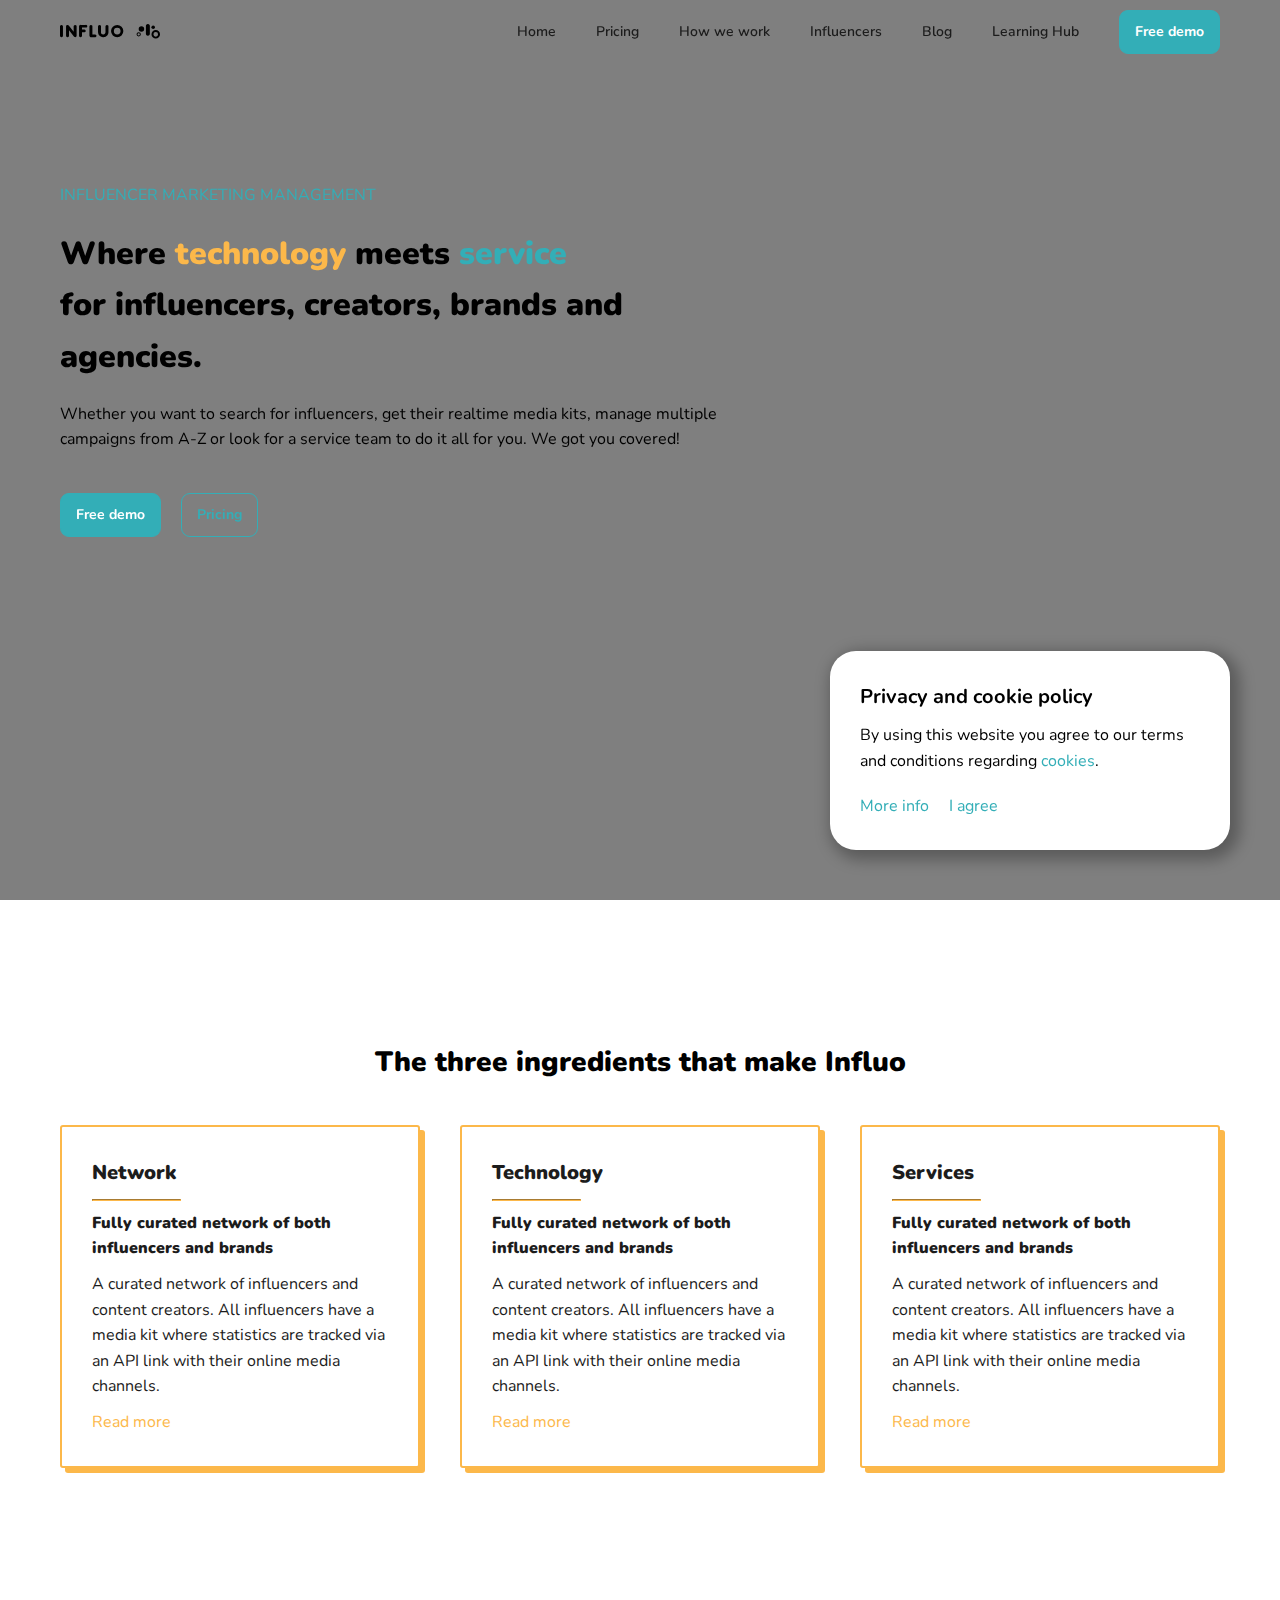
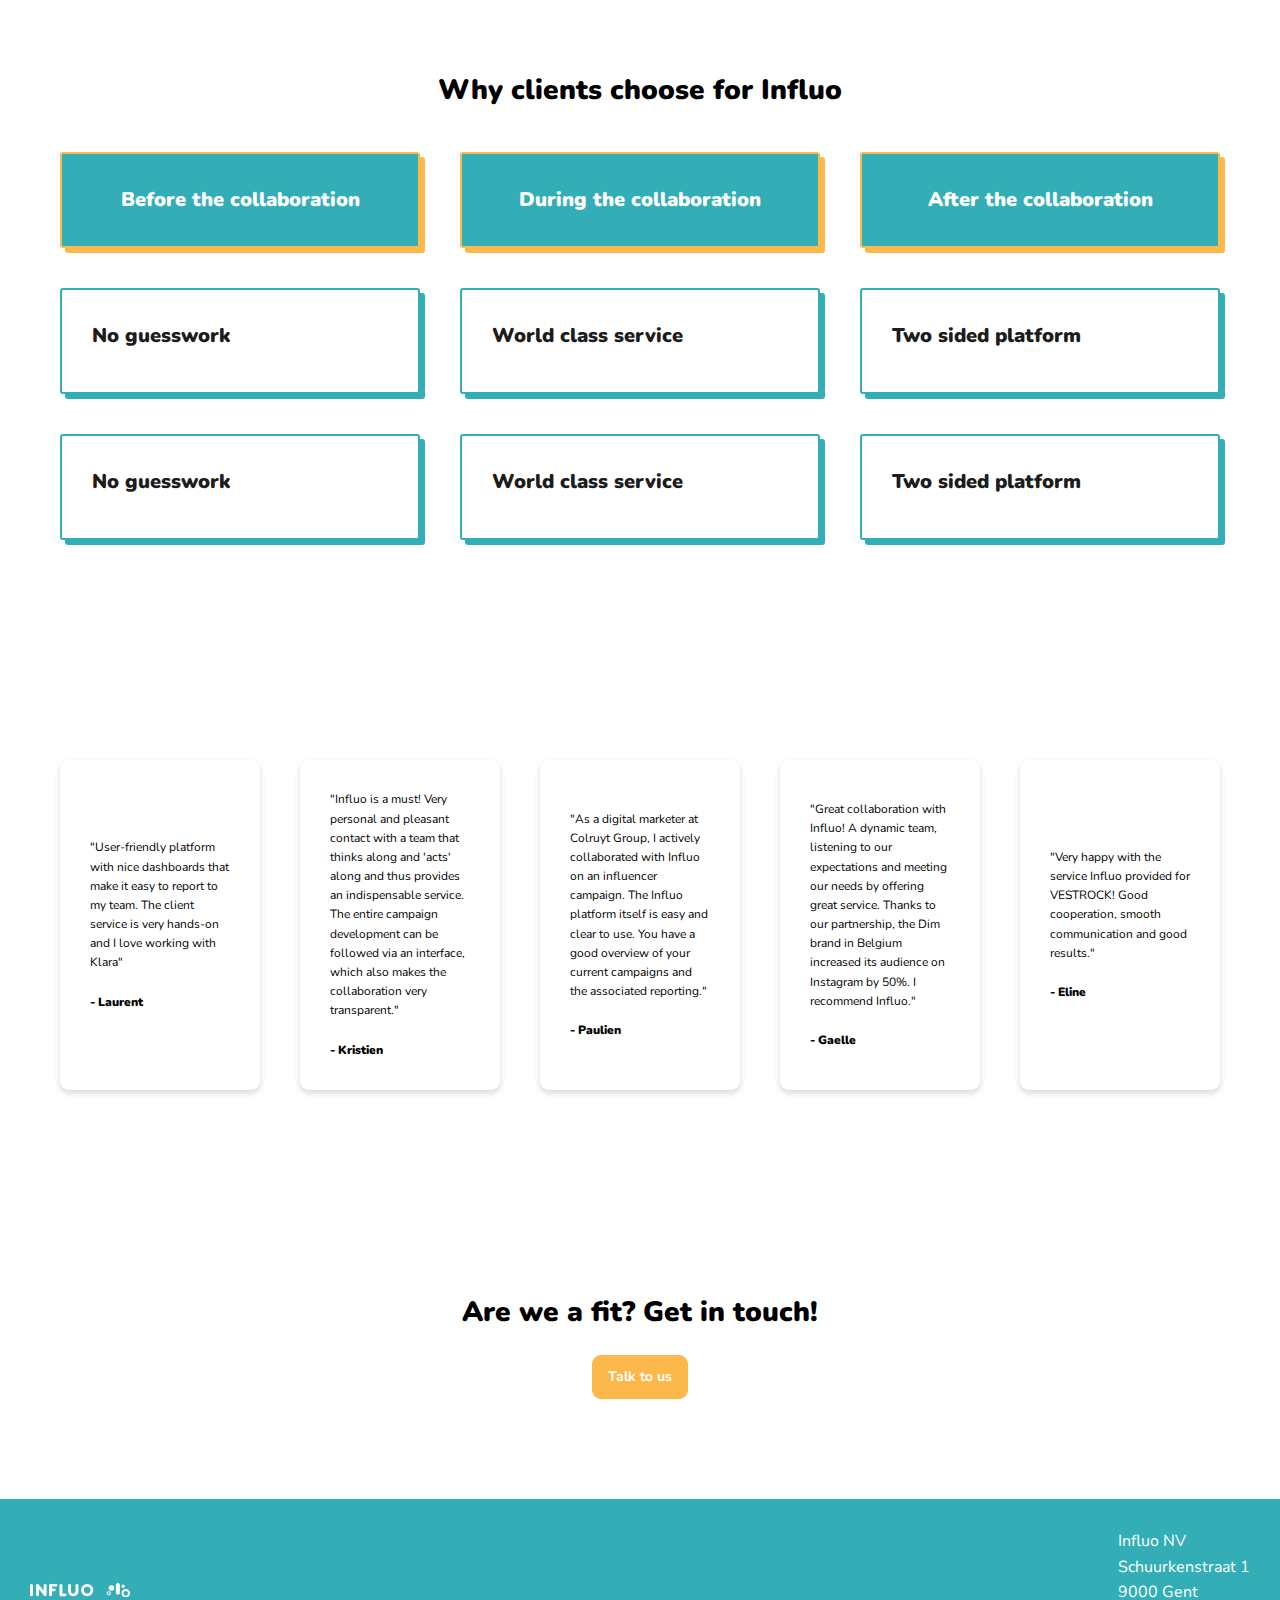
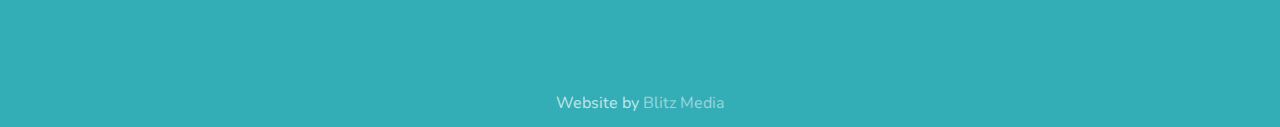
==== index.html @ 5ad1fbac "favicon" ====
<!DOCTYPE html>
<html lang="en">
<head>
    <meta charset="UTF-8">
    <meta name="viewport" content="width=device-width, initial-scale=1.0">
    <title>
       Home | Influo
    </title>
    <meta name="description" content="Whether you want to search for influencers, get their realtime media kits, manage multiple campaigns from A-Z or look for a service team to do it all for you. We got you covered!">

    <link rel="stylesheet" href="/css/global.css">
    <link rel="stylesheet" href="/css/header-footer.css">

    <link rel="stylesheet" href="/home/css/style.css">

    <link rel="stylesheet" href="https://cdnjs.cloudflare.com/ajax/libs/font-awesome/6.4.0/css/all.min.css" integrity="sha512-iecdLmaskl7CVkqkXNQ/ZH/XLlvWZOJyj7Yy7tcenmpD1ypASozpmT/E0iPtmFIB46ZmdtAc9eNBvH0H/ZpiBw==" crossorigin="anonymous" referrerpolicy="no-referrer" />

    <link rel="apple-touch-icon" sizes="180x180" href="/assets/favicon/apple-touch-icon.png">
    <link rel="icon" type="image/png" sizes="32x32" href="/assets/favicon/favicon-32x32.png">
    <link rel="icon" type="image/png" sizes="16x16" href="/assets/favicon/favicon-16x16.png">
    <link rel="manifest" href="/assets/favicon/site.webmanifest">
    <link rel="mask-icon" href="/assets/favicon/safari-pinned-tab.svg" color="#5bbad5">
    <meta name="msapplication-TileColor" content="#da532c">
    <meta name="theme-color" content="#ffffff">

    <!-- Google Tag Manager -->
    <script>(function(w,d,s,l,i){w[l]=w[l]||[];w[l].push({'gtm.start':
    new Date().getTime(),event:'gtm.js'});var f=d.getElementsByTagName(s)[0],
    j=d.createElement(s),dl=l!='dataLayer'?'&l='+l:'';j.async=true;j.src=
    'https://www.googletagmanager.com/gtm.js?id='+i+dl;f.parentNode.insertBefore(j,f);
    })(window,document,'script','dataLayer','GTM-P5CNXV3C');</script>
    <!-- End Google Tag Manager -->
</head>
<body>
    <!-- Google Tag Manager (noscript) -->
    <noscript><iframe src="https://www.googletagmanager.com/ns.html?id=GTM-P5CNXV3C"
    height="0" width="0" style="display:none;visibility:hidden"></iframe></noscript>
    <!-- End Google Tag Manager (noscript) -->

<header>
    <div class="section header" id="header">
        <div class="row">
            <div class="container">
                <a class="nav-logo" href="/">
                    <svg class="logo" xmlns="http://www.w3.org/2000/svg" viewBox="0 0 113.663 16.57"><g transform="translate(-43 -32)"><path d="M58.009,7a7,7,0,1,1,7,7A7.006,7.006,0,0,1,58.009,7ZM61.2,7A3.806,3.806,0,1,0,65,3.193,3.811,3.811,0,0,0,61.2,7ZM43.218,8.453V2.194A2.653,2.653,0,0,1,43.431.855,1.712,1.712,0,0,1,44.913,0a1.687,1.687,0,0,1,1.459.847,2.436,2.436,0,0,1,.216,1.346V8.016a2.514,2.514,0,0,0,2.555,2.795,2.566,2.566,0,0,0,2.033-.967A3.461,3.461,0,0,0,51.7,7.659V2.194A2.651,2.651,0,0,1,51.911.855,1.712,1.712,0,0,1,53.393,0a1.686,1.686,0,0,1,1.459.847,2.435,2.435,0,0,1,.216,1.346V7.659a5.757,5.757,0,0,1-1.107,4.055,6.02,6.02,0,0,1-4.838,2.27A5.6,5.6,0,0,1,43.218,8.453Zm-21.36,4.689a2.436,2.436,0,0,1-.219-1.351V2.373c0-.94.062-1.229.349-1.627A1.862,1.862,0,0,1,23.632,0h5.436a2.2,2.2,0,0,1,1.206.2,1.538,1.538,0,0,1,0,2.661,2.2,2.2,0,0,1-1.206.2H25.009V5.3h2.238a2.2,2.2,0,0,1,1.206.2,1.537,1.537,0,0,1,0,2.66,2.17,2.17,0,0,1-1.206.2H25.009v3.438a2.651,2.651,0,0,1-.213,1.339,1.7,1.7,0,0,1-2.938.012Zm-5.658.42a4.333,4.333,0,0,1-.632-.733L10.261,6.071v5.721a2.651,2.651,0,0,1-.213,1.339,1.7,1.7,0,0,1-2.938.012,2.436,2.436,0,0,1-.219-1.351V1.717A1.605,1.605,0,0,1,8.567,0,1.583,1.583,0,0,1,9.947.74l5.564,7V2.194A2.648,2.648,0,0,1,15.724.855,1.712,1.712,0,0,1,17.206,0a1.687,1.687,0,0,1,1.459.847,2.434,2.434,0,0,1,.216,1.346V12.07a1.753,1.753,0,0,1-.462,1.4,1.451,1.451,0,0,1-1.153.509A1.482,1.482,0,0,1,16.2,13.562ZM.219,13.143A2.438,2.438,0,0,1,0,11.792v-9.6A2.648,2.648,0,0,1,.213.855,1.712,1.712,0,0,1,1.695,0,1.685,1.685,0,0,1,3.153.848a2.434,2.434,0,0,1,.216,1.346v9.6a2.648,2.648,0,0,1-.213,1.339,1.716,1.716,0,0,1-1.462.853A1.709,1.709,0,0,1,.219,13.143Zm33.761.251a2.487,2.487,0,0,1-.52-1.91V2.192A2.649,2.649,0,0,1,33.673.853,1.712,1.712,0,0,1,35.155,0a1.686,1.686,0,0,1,1.459.846,2.436,2.436,0,0,1,.216,1.346v8.716H39.5a2.2,2.2,0,0,1,1.206.2,1.538,1.538,0,0,1,0,2.661,2.175,2.175,0,0,1-1.206.2H35.91c-.077,0-.159.006-.239.006A2.217,2.217,0,0,1,33.98,13.394Z" transform="translate(43 33)"></path><g class="logo-symbols" transform="translate(129.996 32)"><path d="M2.262,13.351a2.282,2.282,0,0,1-1.97-1.122A3.246,3.246,0,0,1,0,10.427v-7.5A3.532,3.532,0,0,1,.284,1.138,2.286,2.286,0,0,1,2.262,0,2.25,2.25,0,0,1,4.208,1.129a3.247,3.247,0,0,1,.288,1.8v7.5a3.534,3.534,0,0,1-.284,1.786A2.292,2.292,0,0,1,2.262,13.351Z" transform="translate(15.132 13.351) rotate(180)"></path><path d="M4.837,9.675A4.838,4.838,0,1,1,9.675,4.838,4.843,4.843,0,0,1,4.837,9.675Zm0-7.469A2.632,2.632,0,1,0,7.469,4.838,2.635,2.635,0,0,0,4.837,2.206Z" transform="translate(26.667 16.57) rotate(180)"></path><path d="M2.455,4.91A2.455,2.455,0,1,1,4.91,2.455,2.458,2.458,0,0,1,2.455,4.91Zm0-3.791A1.336,1.336,0,1,0,3.791,2.455,1.337,1.337,0,0,0,2.455,1.119Z" transform="translate(4.91 14.187) rotate(180)"></path><ellipse cx="3.114" cy="3.114" rx="3.114" ry="3.114" transform="translate(8.683 8.735) rotate(180)"></ellipse><ellipse cx="2.013" cy="2.013" rx="2.013" ry="2.013" transform="translate(20.923 5.659) rotate(180)"></ellipse></g></g></svg>
                </a>
                <a class="nav" href="/">
                    Home
                </a>
                <a class="nav" href="/pricing/">
                    Pricing
                </a>
                <a class="nav" href="/how-we-work/">
                    How we work
                </a>
                <a class="nav" href="">
                    Influencers
                </a>
                <a class="nav" href="">
                    Blog
                </a>
                <a class="nav" href="">
                    Learning Hub
                </a>
                <a class="btn" href="/free-demo/">
                    Free demo
                </a>
            </div>
        </div>

        <div class="topnav-content-sm">
            <div class="header-col">
                <a href="/">
                    <svg class="logo" xmlns="http://www.w3.org/2000/svg" viewBox="0 0 113.663 16.57"><g transform="translate(-43 -32)"><path d="M58.009,7a7,7,0,1,1,7,7A7.006,7.006,0,0,1,58.009,7ZM61.2,7A3.806,3.806,0,1,0,65,3.193,3.811,3.811,0,0,0,61.2,7ZM43.218,8.453V2.194A2.653,2.653,0,0,1,43.431.855,1.712,1.712,0,0,1,44.913,0a1.687,1.687,0,0,1,1.459.847,2.436,2.436,0,0,1,.216,1.346V8.016a2.514,2.514,0,0,0,2.555,2.795,2.566,2.566,0,0,0,2.033-.967A3.461,3.461,0,0,0,51.7,7.659V2.194A2.651,2.651,0,0,1,51.911.855,1.712,1.712,0,0,1,53.393,0a1.686,1.686,0,0,1,1.459.847,2.435,2.435,0,0,1,.216,1.346V7.659a5.757,5.757,0,0,1-1.107,4.055,6.02,6.02,0,0,1-4.838,2.27A5.6,5.6,0,0,1,43.218,8.453Zm-21.36,4.689a2.436,2.436,0,0,1-.219-1.351V2.373c0-.94.062-1.229.349-1.627A1.862,1.862,0,0,1,23.632,0h5.436a2.2,2.2,0,0,1,1.206.2,1.538,1.538,0,0,1,0,2.661,2.2,2.2,0,0,1-1.206.2H25.009V5.3h2.238a2.2,2.2,0,0,1,1.206.2,1.537,1.537,0,0,1,0,2.66,2.17,2.17,0,0,1-1.206.2H25.009v3.438a2.651,2.651,0,0,1-.213,1.339,1.7,1.7,0,0,1-2.938.012Zm-5.658.42a4.333,4.333,0,0,1-.632-.733L10.261,6.071v5.721a2.651,2.651,0,0,1-.213,1.339,1.7,1.7,0,0,1-2.938.012,2.436,2.436,0,0,1-.219-1.351V1.717A1.605,1.605,0,0,1,8.567,0,1.583,1.583,0,0,1,9.947.74l5.564,7V2.194A2.648,2.648,0,0,1,15.724.855,1.712,1.712,0,0,1,17.206,0a1.687,1.687,0,0,1,1.459.847,2.434,2.434,0,0,1,.216,1.346V12.07a1.753,1.753,0,0,1-.462,1.4,1.451,1.451,0,0,1-1.153.509A1.482,1.482,0,0,1,16.2,13.562ZM.219,13.143A2.438,2.438,0,0,1,0,11.792v-9.6A2.648,2.648,0,0,1,.213.855,1.712,1.712,0,0,1,1.695,0,1.685,1.685,0,0,1,3.153.848a2.434,2.434,0,0,1,.216,1.346v9.6a2.648,2.648,0,0,1-.213,1.339,1.716,1.716,0,0,1-1.462.853A1.709,1.709,0,0,1,.219,13.143Zm33.761.251a2.487,2.487,0,0,1-.52-1.91V2.192A2.649,2.649,0,0,1,33.673.853,1.712,1.712,0,0,1,35.155,0a1.686,1.686,0,0,1,1.459.846,2.436,2.436,0,0,1,.216,1.346v8.716H39.5a2.2,2.2,0,0,1,1.206.2,1.538,1.538,0,0,1,0,2.661,2.175,2.175,0,0,1-1.206.2H35.91c-.077,0-.159.006-.239.006A2.217,2.217,0,0,1,33.98,13.394Z" transform="translate(43 33)"></path><g class="logo-symbols" transform="translate(129.996 32)"><path d="M2.262,13.351a2.282,2.282,0,0,1-1.97-1.122A3.246,3.246,0,0,1,0,10.427v-7.5A3.532,3.532,0,0,1,.284,1.138,2.286,2.286,0,0,1,2.262,0,2.25,2.25,0,0,1,4.208,1.129a3.247,3.247,0,0,1,.288,1.8v7.5a3.534,3.534,0,0,1-.284,1.786A2.292,2.292,0,0,1,2.262,13.351Z" transform="translate(15.132 13.351) rotate(180)"></path><path d="M4.837,9.675A4.838,4.838,0,1,1,9.675,4.838,4.843,4.843,0,0,1,4.837,9.675Zm0-7.469A2.632,2.632,0,1,0,7.469,4.838,2.635,2.635,0,0,0,4.837,2.206Z" transform="translate(26.667 16.57) rotate(180)"></path><path d="M2.455,4.91A2.455,2.455,0,1,1,4.91,2.455,2.458,2.458,0,0,1,2.455,4.91Zm0-3.791A1.336,1.336,0,1,0,3.791,2.455,1.337,1.337,0,0,0,2.455,1.119Z" transform="translate(4.91 14.187) rotate(180)"></path><ellipse cx="3.114" cy="3.114" rx="3.114" ry="3.114" transform="translate(8.683 8.735) rotate(180)"></ellipse><ellipse cx="2.013" cy="2.013" rx="2.013" ry="2.013" transform="translate(20.923 5.659) rotate(180)"></ellipse></g></g></svg>
                </a>
            </div>
            <div class="header-col">
                <a class="icon" id="menu-toggle">
                    <svg xmlns="http://www.w3.org/2000/svg" viewBox="0 0 448 512"><path d="M0 96C0 78.3 14.3 64 32 64H416c17.7 0 32 14.3 32 32s-14.3 32-32 32H32C14.3 128 0 113.7 0 96zM0 256c0-17.7 14.3-32 32-32H416c17.7 0 32 14.3 32 32s-14.3 32-32 32H32c-17.7 0-32-14.3-32-32zM448 416c0 17.7-14.3 32-32 32H32c-17.7 0-32-14.3-32-32s14.3-32 32-32H416c17.7 0 32 14.3 32 32z"/></svg>
                </a>
            </div>
        </div>
        <div class="small-menu-wrapper">
            <div class="small-menu-content">
                <a class="nav" href="/">
                    Home
                </a>
                <a class="nav" href="/pricing/">
                    Pricing
                </a>
                <a class="nav" href="/how-we-work/">
                    How we work
                </a>
                <a class="btn" href="/free-demo/">
                    Free demo
                </a>
            </div>
        </div>
    </div>
</header>

<div class="section banner">
    <div class="row">
        <div class="col">
            <p class="small-headline">
                Influencer marketing management
            </p>
            <h1>
                Where <span class="color-yellow bold">technology</span> meets <span class="color-primary bold">service</span>
                <br>
                for influencers, creators, brands and agencies.
            </h1>
            <p>
                Whether you want to search for influencers, get their realtime media kits, manage multiple campaigns from A-Z or look for a service team to do it all for you.
                We got you covered!
            </p>
            <div class="btn-wrapper wrapper">
                <a href="/free-demo/" class="btn">
                    Free demo
                </a>
                <a href="/pricing/" class="btn ghost">
                    Pricing
                </a>
            </div>
        </div>
        <div class="col">
            <img src="https://influo.blitz-media.io/pages/img/general/image2.png" alt="">
        </div>
    </div>
</div>

<div class="section logos" id="logos">
    <div class="row flex-col center">
        <div class="wrapper logos-wrapper" id="logoTarget"></div>
    </div>
</div>

<div class="section usp">
    <div class="row flex-col center">
        <h2>
            The three ingredients that make Influo
        </h2>
        <div class="wrapper box-wrapper">
            <div class="item">
                <h3>
                    Network
                </h3>
                <hr>
                <p class="bold">
                    Fully curated network of both influencers and brands
                </p>
                <p>
                    A curated network of influencers and content creators. All influencers have a media kit where statistics are tracked via an API link with their online media channels.
                </p>
                <a href="">
                    Read more
                </a>
            </div>
            <div class="item">
                <h3>
                    Technology
                </h3>
                <hr>
                <p class="bold">
                    Fully curated network of both influencers and brands
                </p>
                <p>
                    A curated network of influencers and content creators. All influencers have a media kit where statistics are tracked via an API link with their online media channels.
                </p>
                <a href="">
                    Read more
                </a>
            </div>
            <div class="item">
                <h3>
                    Services
                </h3>
                <hr>
                <p class="bold">
                    Fully curated network of both influencers and brands
                </p>
                <p>
                    A curated network of influencers and content creators. All influencers have a media kit where statistics are tracked via an API link with their online media channels.
                </p>
                <a href="">
                    Read more
                </a>
            </div>
        </div>
    </div>
</div>

<div class="section why">
    <div class="row flex-col center">
        <h2>
            Why clients choose for Influo
        </h2>
        <div class="wrapper box-wrapper">
            <div class="item heading">
                <h3>
                    Before the collaboration
                </h3>
            </div>
            <div class="item heading">
                <h3>
                    During the collaboration
                </h3>
            </div>
            <div class="item heading">
                <h3>
                    After the collaboration
                </h3>
            </div>
            <div class="item blue-accent expand">
                <h3>
                    No guesswork
                </h3>
                <div class="item-content">
                    <p>
                        We take the guesswork out of investing in influencer marketing because we work in the most sustainable way: we involve the influencer him- or herself.
                    </p>
                    <a href="">
                        Read more
                    </a>
                </div>
            </div>
            <div class="item blue-accent expand">
                <h3>
                    World class service
                </h3>
                <div class="item-content">
                    <p>
                        We take the guesswork out of investing in influencer marketing because we work in the most sustainable way: we involve the influencer him- or herself.
                    </p>
                    <a href="">
                        Read more
                    </a>
                </div>
            </div>
            <div class="item blue-accent expand">
                <h3>
                    Two sided platform
                </h3>
                <div class="item-content">
                    <p>
                        We take the guesswork out of investing in influencer marketing because we work in the most sustainable way: we involve the influencer him- or herself.
                    </p>
                    <a href="">
                        Read more
                    </a>
                </div>
            </div>
            <div class="item blue-accent expand">
                <h3>
                    No guesswork
                </h3>
                <div class="item-content">
                    <p>
                        We take the guesswork out of investing in influencer marketing because we work in the most sustainable way: we involve the influencer him- or herself.
                    </p>
                    <a href="">
                        Read more
                    </a>
                </div>
            </div>
            <div class="item blue-accent expand">
                <h3>
                    World class service
                </h3>
                <div class="item-content">
                    <p>
                        We take the guesswork out of investing in influencer marketing because we work in the most sustainable way: we involve the influencer him- or herself.
                    </p>
                    <a href="">
                        Read more
                    </a>
                </div>
            </div>
            <div class="item blue-accent expand">
                <h3>
                    Two sided platform
                </h3>
                <div class="item-content">
                    <p>
                        We take the guesswork out of investing in influencer marketing because we work in the most sustainable way: we involve the influencer him- or herself.
                    </p>
                    <a href="">
                        Read more
                    </a>
                </div>
            </div>
        </div>
    </div>
</div>

<div class="section reviews">
    <div class="row flex-col center">
        <div class="wrapper reviews-wrapper">
            <div class="item">
                <p>
                    "User-friendly platform with nice dashboards that make it easy to report to my team. The client service is very hands-on and I love working with Klara"
                </p>
                <div class="rating">
                    <i class="fa-solid fa-star"></i>
                    <i class="fa-solid fa-star"></i>
                    <i class="fa-solid fa-star"></i>
                    <i class="fa-solid fa-star"></i>
                    <i class="fa-solid fa-star"></i>
                </div>
                <p class="bold">
                    - Laurent
                </p>
            </div>
            <div class="item">
                <p>
                    "Influo is a must! Very personal and pleasant contact with a team that thinks along and 'acts' along and thus provides an indispensable service. The entire campaign development can be followed via an interface, which also makes the collaboration very transparent."
                </p>
                <div class="rating">
                    <i class="fa-solid fa-star"></i>
                    <i class="fa-solid fa-star"></i>
                    <i class="fa-solid fa-star"></i>
                    <i class="fa-solid fa-star"></i>
                    <i class="fa-solid fa-star"></i>
                </div>
                <p class="bold">
                    - Kristien
                </p>
            </div>
            <div class="item">
                <p>
                    "As a digital marketer at Colruyt Group, I actively collaborated with Influo on an influencer campaign. The Influo platform itself is easy and clear to use. You have a good overview of your current campaigns and the associated reporting."
                </p>
                <div class="rating">
                    <i class="fa-solid fa-star"></i>
                    <i class="fa-solid fa-star"></i>
                    <i class="fa-solid fa-star"></i>
                    <i class="fa-solid fa-star"></i>
                    <i class="fa-solid fa-star"></i>
                </div>
                <p class="bold">
                    - Paulien
                </p>
            </div>
            <div class="item">
                <p>
                    "Great collaboration with Influo!
                    A dynamic team, listening to our expectations and meeting our needs by offering great service.
                    Thanks to our partnership, the Dim brand in Belgium increased its audience on Instagram by 50%.
                    I recommend Influo."
                </p>
                <div class="rating">
                    <i class="fa-solid fa-star"></i>
                    <i class="fa-solid fa-star"></i>
                    <i class="fa-solid fa-star"></i>
                    <i class="fa-solid fa-star"></i>
                    <i class="fa-solid fa-star"></i>
                </div>
                <p class="bold">
                    - Gaelle
                </p>
            </div>
            <div class="item">
                <p>
                    "Very happy with the service Influo provided for VESTROCK! Good cooperation, smooth communication and good results."
                </p>
                <div class="rating">
                    <i class="fa-solid fa-star"></i>
                    <i class="fa-solid fa-star"></i>
                    <i class="fa-solid fa-star"></i>
                    <i class="fa-solid fa-star"></i>
                    <i class="fa-solid fa-star"></i>
                </div>
                <p class="bold">
                    - Eline
                </p>
            </div>
        </div>
    </div>
</div>

<div class="section contact">
    <div class="row flex-col center">
        <h2>
            Are we a fit? Get in touch!
        </h2>
        <a href="/contact/" class="btn yellow">
            Talk to us
        </a>
    </div>
</div>

<footer>
    <div class="section footer" id="footer">
        <div class="row">
            <svg class="logo" xmlns="http://www.w3.org/2000/svg" viewBox="0 0 113.663 16.57"><g transform="translate(-43 -32)"><path d="M58.009,7a7,7,0,1,1,7,7A7.006,7.006,0,0,1,58.009,7ZM61.2,7A3.806,3.806,0,1,0,65,3.193,3.811,3.811,0,0,0,61.2,7ZM43.218,8.453V2.194A2.653,2.653,0,0,1,43.431.855,1.712,1.712,0,0,1,44.913,0a1.687,1.687,0,0,1,1.459.847,2.436,2.436,0,0,1,.216,1.346V8.016a2.514,2.514,0,0,0,2.555,2.795,2.566,2.566,0,0,0,2.033-.967A3.461,3.461,0,0,0,51.7,7.659V2.194A2.651,2.651,0,0,1,51.911.855,1.712,1.712,0,0,1,53.393,0a1.686,1.686,0,0,1,1.459.847,2.435,2.435,0,0,1,.216,1.346V7.659a5.757,5.757,0,0,1-1.107,4.055,6.02,6.02,0,0,1-4.838,2.27A5.6,5.6,0,0,1,43.218,8.453Zm-21.36,4.689a2.436,2.436,0,0,1-.219-1.351V2.373c0-.94.062-1.229.349-1.627A1.862,1.862,0,0,1,23.632,0h5.436a2.2,2.2,0,0,1,1.206.2,1.538,1.538,0,0,1,0,2.661,2.2,2.2,0,0,1-1.206.2H25.009V5.3h2.238a2.2,2.2,0,0,1,1.206.2,1.537,1.537,0,0,1,0,2.66,2.17,2.17,0,0,1-1.206.2H25.009v3.438a2.651,2.651,0,0,1-.213,1.339,1.7,1.7,0,0,1-2.938.012Zm-5.658.42a4.333,4.333,0,0,1-.632-.733L10.261,6.071v5.721a2.651,2.651,0,0,1-.213,1.339,1.7,1.7,0,0,1-2.938.012,2.436,2.436,0,0,1-.219-1.351V1.717A1.605,1.605,0,0,1,8.567,0,1.583,1.583,0,0,1,9.947.74l5.564,7V2.194A2.648,2.648,0,0,1,15.724.855,1.712,1.712,0,0,1,17.206,0a1.687,1.687,0,0,1,1.459.847,2.434,2.434,0,0,1,.216,1.346V12.07a1.753,1.753,0,0,1-.462,1.4,1.451,1.451,0,0,1-1.153.509A1.482,1.482,0,0,1,16.2,13.562ZM.219,13.143A2.438,2.438,0,0,1,0,11.792v-9.6A2.648,2.648,0,0,1,.213.855,1.712,1.712,0,0,1,1.695,0,1.685,1.685,0,0,1,3.153.848a2.434,2.434,0,0,1,.216,1.346v9.6a2.648,2.648,0,0,1-.213,1.339,1.716,1.716,0,0,1-1.462.853A1.709,1.709,0,0,1,.219,13.143Zm33.761.251a2.487,2.487,0,0,1-.52-1.91V2.192A2.649,2.649,0,0,1,33.673.853,1.712,1.712,0,0,1,35.155,0a1.686,1.686,0,0,1,1.459.846,2.436,2.436,0,0,1,.216,1.346v8.716H39.5a2.2,2.2,0,0,1,1.206.2,1.538,1.538,0,0,1,0,2.661,2.175,2.175,0,0,1-1.206.2H35.91c-.077,0-.159.006-.239.006A2.217,2.217,0,0,1,33.98,13.394Z" transform="translate(43 33)"></path><g class="logo-symbols" transform="translate(129.996 32)"><path d="M2.262,13.351a2.282,2.282,0,0,1-1.97-1.122A3.246,3.246,0,0,1,0,10.427v-7.5A3.532,3.532,0,0,1,.284,1.138,2.286,2.286,0,0,1,2.262,0,2.25,2.25,0,0,1,4.208,1.129a3.247,3.247,0,0,1,.288,1.8v7.5a3.534,3.534,0,0,1-.284,1.786A2.292,2.292,0,0,1,2.262,13.351Z" transform="translate(15.132 13.351) rotate(180)"></path><path d="M4.837,9.675A4.838,4.838,0,1,1,9.675,4.838,4.843,4.843,0,0,1,4.837,9.675Zm0-7.469A2.632,2.632,0,1,0,7.469,4.838,2.635,2.635,0,0,0,4.837,2.206Z" transform="translate(26.667 16.57) rotate(180)"></path><path d="M2.455,4.91A2.455,2.455,0,1,1,4.91,2.455,2.458,2.458,0,0,1,2.455,4.91Zm0-3.791A1.336,1.336,0,1,0,3.791,2.455,1.337,1.337,0,0,0,2.455,1.119Z" transform="translate(4.91 14.187) rotate(180)"></path><ellipse cx="3.114" cy="3.114" rx="3.114" ry="3.114" transform="translate(8.683 8.735) rotate(180)"></ellipse><ellipse cx="2.013" cy="2.013" rx="2.013" ry="2.013" transform="translate(20.923 5.659) rotate(180)"></ellipse></g></g></svg>
            <div class="footer-container">
                <p class="legal">
                    Influo NV
                    <br>
                    Schuurkenstraat 1
                    <br>
                    9000 Gent
                    <br>
                    <a class="mail" href="mailto:">hi@influo.com</a>
                </p>
                <div class="socials">
                    <a href="" target="_blank">
                        <i class="fa-brands fa-facebook"></i>
                    </a>
                    <a href="" target="_blank">
                        <i class="fa-brands fa-instagram"></i>
                    </a>
                </div>
            </div>
        </div>
        <div class="made-by">
            <p>
                Website by <a href="https://blitz-media.io" target="_blank">Blitz Media</a>
            </p>
        </div>
    </div>
</footer>

<div class="cookie-banner-wrapper">
    <div class="cookie-banner-content">
        <h4>
            Privacy and cookie policy
        </h4>
        <p>
            By using this website you agree to our terms and conditions regarding <a href="/legal/cookie-policy/">cookies</a>.
        </p>
        <div class="cookies-buttons">
            <a id="more-info" href="/legal/cookie-policy/">
                More info
            </a>
            <a id="accept-cookies">
                I agree
            </a>
        </div>
    </div>
</div>

<div id="overlay"></div>

    <script src="https://code.jquery.com/jquery-3.7.0.min.js" integrity="sha256-2Pmvv0kuTBOenSvLm6bvfBSSHrUJ+3A7x6P5Ebd07/g=" crossorigin="anonymous"></script>
    <script src="/js/global.js"></script>
    <script src="/home/js/script.js"></script>
</body>
</html>
---- css/global.css ----
@import url('https://fonts.googleapis.com/css2?family=Nunito:wght@400;700;900&display=swap');

:root {
    --primary: #33AEB7;
    --yellow: #FCB84A;
    --dark-blue: #00072E;
    --white: #fff;
    --light-grey: #f5f5f5;
    --black: #1C1C1C;
    --boxShadow: 0px 3px 6px #00000029;
    --box-shadow-yellow: 5px 5px 0px 0px var(--yellow);
    --box-shadow-blue: 5px 5px 0px 0px var(--primary);
    --borderRadius: 26px;
    --borderRadiusBtn: 100px;
    --overlay: var(--black);
    --overlayVertical: linear-gradient(to top, rgba(0,0,0,1) 0%, rgba(0,0,0,1) 24%, rgba(0,0,0,0) 70%);
    --transition: all .25s ease-in-out;
}

html {
    scroll-behavior: smooth;
}

* {
    box-sizing: border-box;
    font-family: 'Nunito', sans-serif;
    font-weight: 400;
    margin: 0;
    padding: 0;
    line-height: 1.6;
}

h1,
h2,
h3 {
    font-weight: 900;
}

h1 {
    font-size: 32px;
}

h2 {
    font-size: 28px;
    width: 60%;
    text-align: center;
}

h3 {
    font-size: 24px;
}

h4 {
    font-size: 20px;
}

a {
    color: var(--primary);
    text-decoration: none;
}

p {
    font-size: 16px;
}

.small-headline {
    color: var(--primary);
    text-transform: uppercase;
}

img {
    width: 100%;
    height: auto;
}

.bold {
    font-weight: 900;
}

.width-60 {
    width: 60%;
    text-align: center;
}

.color-primary {
    color: var(--primary);
}

.color-yellow {
    color: var(--yellow);
}

.hidden {
    display: none;
}

.section {
    width: 100%;
    display: flex;
    flex-direction: column;
}

.section.black {
    color: var(--white);
    background-color: var(--black);
}

.section.grey {
    background-color: var(--light-grey);
}

.section .row {
    width: 100%;
    max-width: 1600px;

    display: flex;
    flex-flow: row wrap;
    justify-content: center;
    align-items: center;
    gap: 60px;
    margin: 100px auto;
    padding: 0 60px;
}

.section .row.reverse {
    flex-flow: row-reverse wrap;
}

.section .row.flex-col {
    flex-direction: column;
    align-items: flex-start;
    gap: 20px;
}

.section .row.flex-col.center,
.contact.section .row.flex-col.center {
    align-items: center;
}

.section .row .col {
    flex: 1 0 350px;
    display: flex;
    flex-direction: column;
    gap: 20px;
}

.btn {
    width: fit-content;
    font-size: 14px;
    font-weight: 700;
    text-decoration: none;
    text-align: center;
    color: var(--white);
    background-color: var(--primary);
    border: 1px solid var(--primary);
    border-radius: 9px;
    padding: 10px 15px;
    transition: var(--transition); 
}

.btn.yellow {
    background-color: var(--yellow);
    border: 1px solid var(--yellow);
}

.btn.ghost {
    background-color: transparent;
    color: var(--primary);
    border-color: var(--primary);
}

.btn:hover {
    cursor: pointer;
    transform: scale(1.05);
    transition: var(--transition);
}

.wrapper {
    display: flex;
    flex-flow: row wrap;
    gap: 40px;
    margin-top: 20px;
    width: 100%;
}

.wrapper .item {
    flex: 1 0;
    display: flex;
    flex-direction: column;
    gap: 10px;
}

.overlay {
    background: var(--overlay);
    opacity: 0.5;
    position: absolute;
    top: 0;
    right: 0;
    bottom: 0;
    left: 0;
    width: 100%;
    height: 100%;
    z-index: 3;
}

.banner {
    position: relative;
}

.banner .row {
    z-index: 9;
}

.section.contact .row.flex-col {
    align-items: flex-start;
}

.form-wrapper {
    display: flex;
    width: 80%;
    padding: 30px;
    margin: 0 auto;
    border-radius: 3px;
    background-color: var(--white);
}

.form-wrapper form {
    width: 100%;
    display: flex;
    flex-direction: column;
    gap: 10px;
    margin: 0;
}

.form-wrapper input {
    color: var(--black);
    flex: 1;
    width: 100%;
    padding: 16px;
    background-color: hsla(0, 0%, 100%, 0.1);
    border: none;
    border-bottom: 1px solid var(--primary);
    border-radius: 0;
    height: 60px;
    outline: none;
    font-size: 18px;
    transition: border-bottom 200ms ease;
}

.form-wrapper input:focus {
    transition: border-bottom 200ms ease;
    border-bottom: 2px solid var(--primary);
}

.form-wrapper .btn {
    color: var(--white);
    background-color: var(--primary);
    border-bottom: 1px solid var(--primary);
    transition: border-bottom 200ms ease;
    transition: var(--transition);
    margin-top: 20px;
    border-radius: 12px;
}

.form-wrapper .btn:hover {
    transform: scale(1.02);
}

.cookie-banner-wrapper {
    position: absolute;
    display: flex;
    flex-direction: column;
    align-items: center;
    justify-content: center;
    padding: 30px;
    right: 50px;
    bottom: 50px;
    height: auto;
    width: 400px;
    background-color: var(--white);
    box-shadow: 5px 5px 15px 5px rgba(0,0,0,0.29);
    z-index: 99;
    border-radius: var(--borderRadius);
}

.cookie-banner-content {
    position: relative;
    display: flex;
    flex-direction: column;
}

.cookie-banner-content h4 {
    font-weight: 700;
    margin-bottom: 10px;
}

.cookie-banner-wrapper a {
    color: var(--primary);
    margin-top: 20px;
}

.cookie-banner-wrapper a:hover {
    cursor: pointer;
    text-decoration: underline;
}

.cookie-banner-wrapper .cookies-buttons {
    display: flex;
    gap: 20px;
}

#overlay {
    position: fixed;
    display: block;
    width: 100%;
    height: 100%;
    top: 0;
    left: 0;
    right: 0;
    bottom: 0;
    background-color: rgba(0,0,0,0.5);
    z-index: 2;
}

.hide-cookie-banner {
    display: none!important;
}

@media all and (max-width: 540px) {
    .cookie-banner-wrapper {
        width: 100%;
        left: 0;
        right: 0;
        bottom: 100px;
    }
}


@media (max-width: 560px) {
    .section .row .col {
        flex: 1 0 100%;
    }

    .section .row {
        padding: 0 30px;
    }

    p,
    .btn {
        font-size: 14px;
    }

    h1 {
        font-size: 30px;
    }

    h2 {
        font-size: 26px;
        width: 100%;
    }

    .width-60 {
        width: 100%;
    }
}

@media (max-width: 1000px) {
    .form-wrapper {
        width: 100%;
    }
}
---- css/header-footer.css ----
.header {
    background-color: transparent;
    min-height: unset;
    position: absolute;
    z-index: 99;
    transition: background-color 200ms linear;
}

.header.active {
    position: fixed;
    top: 0;
    background-color: var(--white);
    transition: background-color 200ms linear;
}

.header.active .topnav-content-sm svg {
    fill: var(--black);
}

.header.active .container .nav {
    color: var(--black);
}

.header.active .btn {
    color: var(--white);
    background-color: var(--primary);
    border-color: var(--primary);
}

.header .row {
    width: 100%;
    min-height: unset;
    align-items: center;
    justify-content: flex-end;
    padding: 10px 60px;
    margin: 0 auto;
    background-color: transparent;
}

.header .logo,
.footer .logo {
    width: 100px;
}

.footer .logo {
    fill: var(--white);
}

.header .nav-logo {
    margin-right: auto;
}

.header .container {
    width: 100%;
    display: flex;
    align-items: center;
    justify-content: flex-end;
    gap: 40px;
}

.header .container .nav {
    color: var(--black);
    font-size: 14px;
    font-weight: 600;
    text-decoration: none;
    opacity: 1;
    transition: var(--transition);
}

.header .container .nav:hover {
    transition: var(--transition);
}

.header .container .btn {
    margin-bottom: 5px;
}

.header .primary-btn {
    margin-top: 0;
}

.header .topnav-content-sm {
    display: none;
}

.header .small-menu-wrapper {
    display: none;
}

.nav {
    position: relative;
    text-decoration: none;
    padding-bottom: 5px;
}

.nav::before {
    content: "";
    position: absolute;
    display: block;
    width: 100%;
    height: 2px;
    bottom: 0;
    left: 0;
    background-color: var(--primary);
    transform: scaleX(0);
    transition: transform 0.3s ease;
}

.nav:hover::before {
    transform: scaleX(1);
}

.footer {
    min-height: unset;
    color: var(--white);
    background-color: var(--primary);
}

.footer .row {
    min-height: unset;
    justify-content: space-between;
    align-items: center;
    margin: 30px auto;
    padding: 0 30px;
}

.footer-container {
    display: flex;
    flex-direction: column;
}

.socials {
    display: flex;
    gap: 10px;
    margin-top: 20px;
}

.socials a {
    color: var(--white);
    font-size: 24px;
    transition: var(--transition);
}

.socials a:hover {
    color: var(--white);
    transition: var(--transition);
}

.socials img {
    max-width: 30px;
    transition: var(--transition);
}

.socials img:hover {
    transform: scale(1.10);
    transition: var(--transition);
}

.made-by {
    width: 100%;
    max-width: 1200px;
    display: flex;
    justify-content: center;
    margin: 0 auto;
    padding: 10px;
}

.made-by p,
.made-by a {
    color: var(--white);
    opacity: 0.7;
    transition: var(--transition);
}

.made-by a:hover {
    opacity: 1;
    transition: var(--transition);
}

@media (max-width: 560px) {
    .header .row {
        display: none;
    }

    .header .topnav-content-sm {
        display: flex;
        align-items: center;
        justify-content: space-between;
        padding: 10px 30px;
    }

    .header .small-menu-content {
        display: flex;
        flex-direction: column;
        padding: 10px 30px;
        background-color: var(--white);
    }

    .header .topnav-content-sm svg {
        fill: var(--primary);
        width: 25px;
    }

    .header .topnav-content-sm svg:hover {
        cursor: pointer;
    }

    .header .logo, 
    .footer .logo {
        width: 75px;
    }
}
---- home/css/style.css ----
.banner,
.banner .row {
    height: 80vh;
}

.banner .row .col:nth-child(1) {
    flex: 2 0 500px;
}

.banner .btn-wrapper {
    gap: 20px;
}

.section .wrapper.box-wrapper .item {
    color: var(--black);
    background-color: var(--white);
    border: 2px solid var(--yellow);
    padding: 30px;
    border-radius: 3px;
    box-shadow: var(--box-shadow-yellow);
}

.section .wrapper.box-wrapper .item h3 {
    font-size: 20px;
}

.section .wrapper.box-wrapper .item a {
    color: var(--yellow);
}

.section .wrapper.box-wrapper .item hr {
    border-color: var(--yellow);
    width: 30%;
}

.section .wrapper.box-wrapper .item.heading {
    flex: 1 0 30%;
    color: var(--white);
    background-color: var(--primary);
}

.section .wrapper.box-wrapper .item.heading h3 {
    text-align: center;
}

.section .wrapper.box-wrapper .item.blue-accent {
    flex: 1 0 30%;
    border-color: var(--primary);
    box-shadow: var(--box-shadow-blue);
    height: fit-content;
}

.section .wrapper.box-wrapper .item .item-content {
    max-height: 0;
    overflow: hidden;
    opacity: 0;
    flex-direction: column;
    gap: 10px;
    transition: max-height 1s ease, opacity 1s ease;
}

.section .wrapper.box-wrapper .item.expand.active .item-content {
    display: flex;
    flex-direction: column;
    gap: 20px;
    max-height: 200px;
    opacity: 1;
}

.section .wrapper.box-wrapper .item.expand.active {
    background-color: var(--yellow);
}

.section .wrapper.box-wrapper .item.expand.active,
.section .wrapper.box-wrapper .item.expand.active a {
    color: var(--white);
}

.logos.section .logos-wrapper .item {
    justify-content: center;
    align-items: center;
}

.logos.section .logos-wrapper .item img {
    max-width: 100px;
    transition: var(--transition);
}

.logos.section .logos-wrapper .item img:hover {
    transform: scale(1.05);
    transition: var(--transition);
}

.reviews.section .reviews-wrapper {
    gap: 40px;
}

.reviews.section .reviews-wrapper .item {
    justify-content: center;
    padding: 30px;
    border-radius: 9px;
    box-shadow: var(--boxShadow);
}

.reviews.section .reviews-wrapper .item.large {
    flex: 2 0;
}

.reviews.section .reviews-wrapper .item .rating {
    color: var(--yellow);
}

.reviews.section .reviews-wrapper .item p {
    font-size: 12px;
}

@media (max-width: 560px) {
    .banner .row .col:nth-child(1),
    .section .wrapper.box-wrapper .item.blue-accent,
    .reviews.section .reviews-wrapper .item {
        flex: 1 0 100%
    }
}
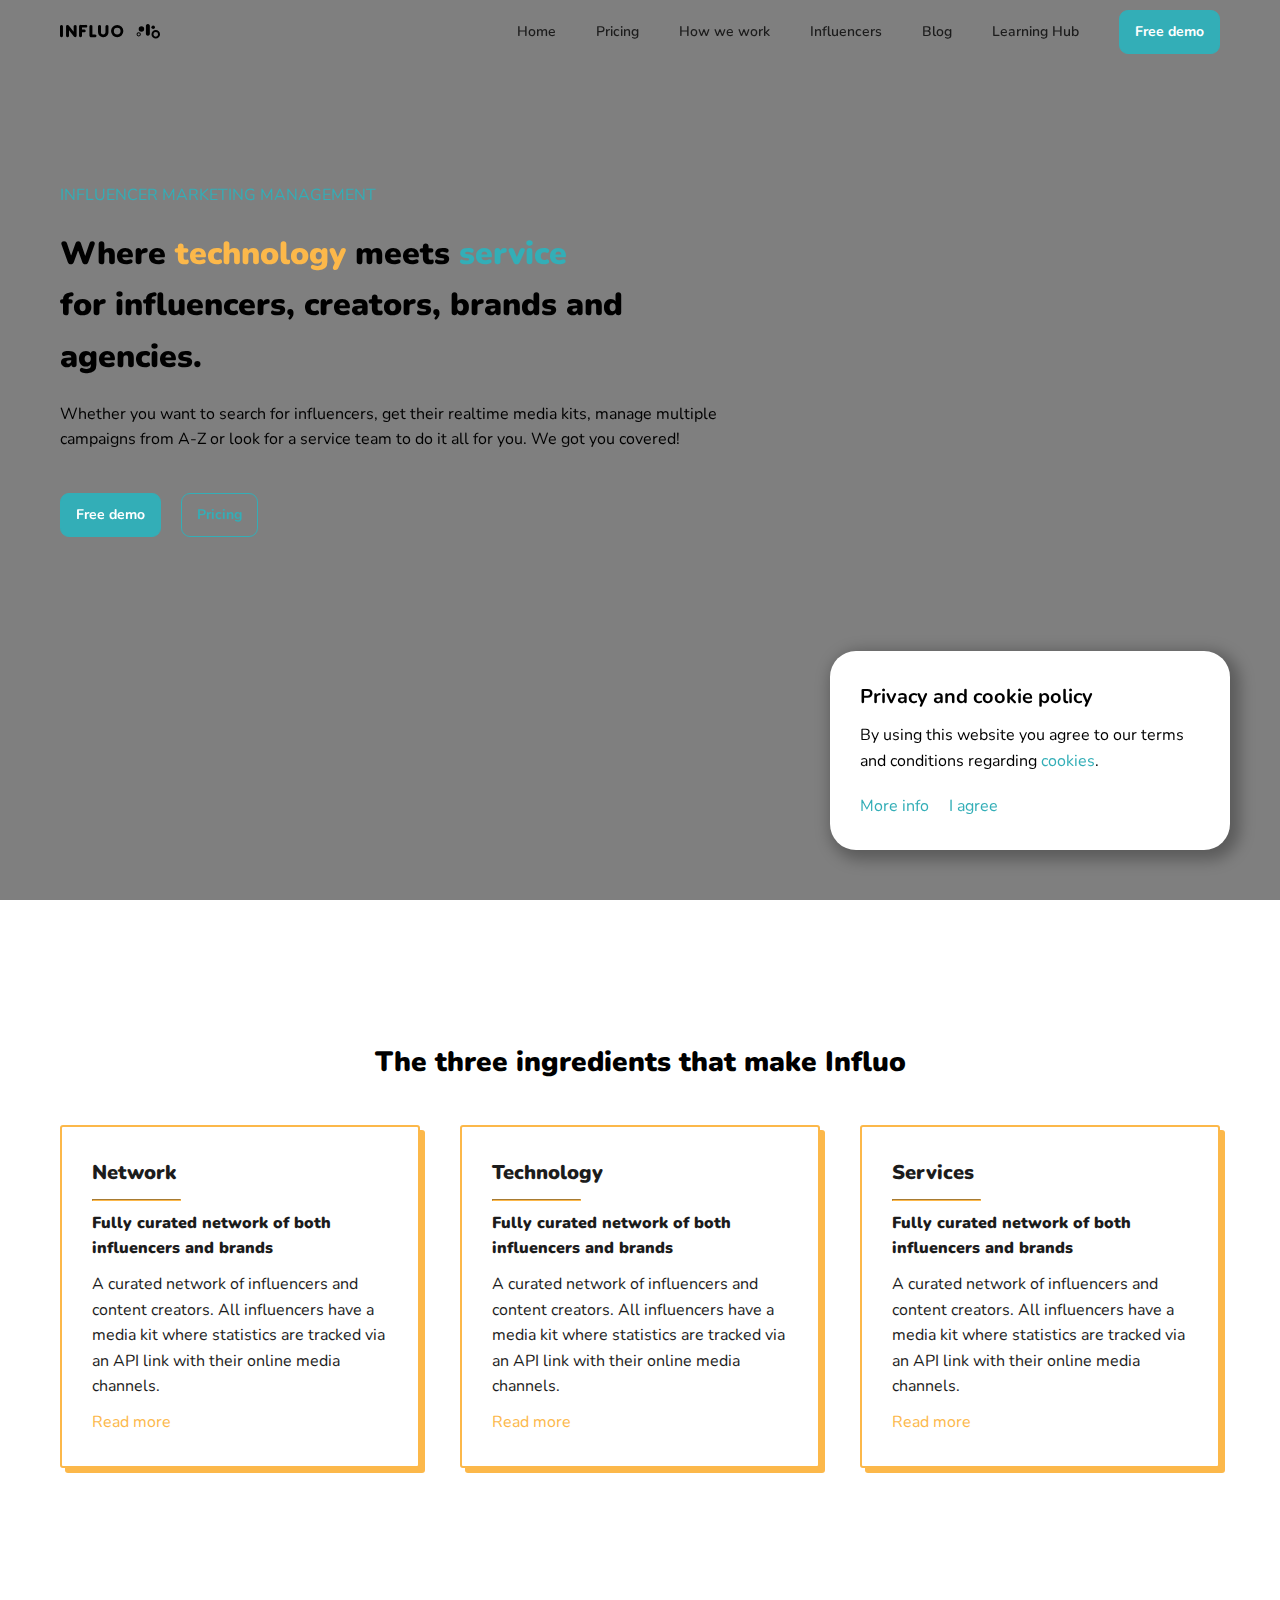
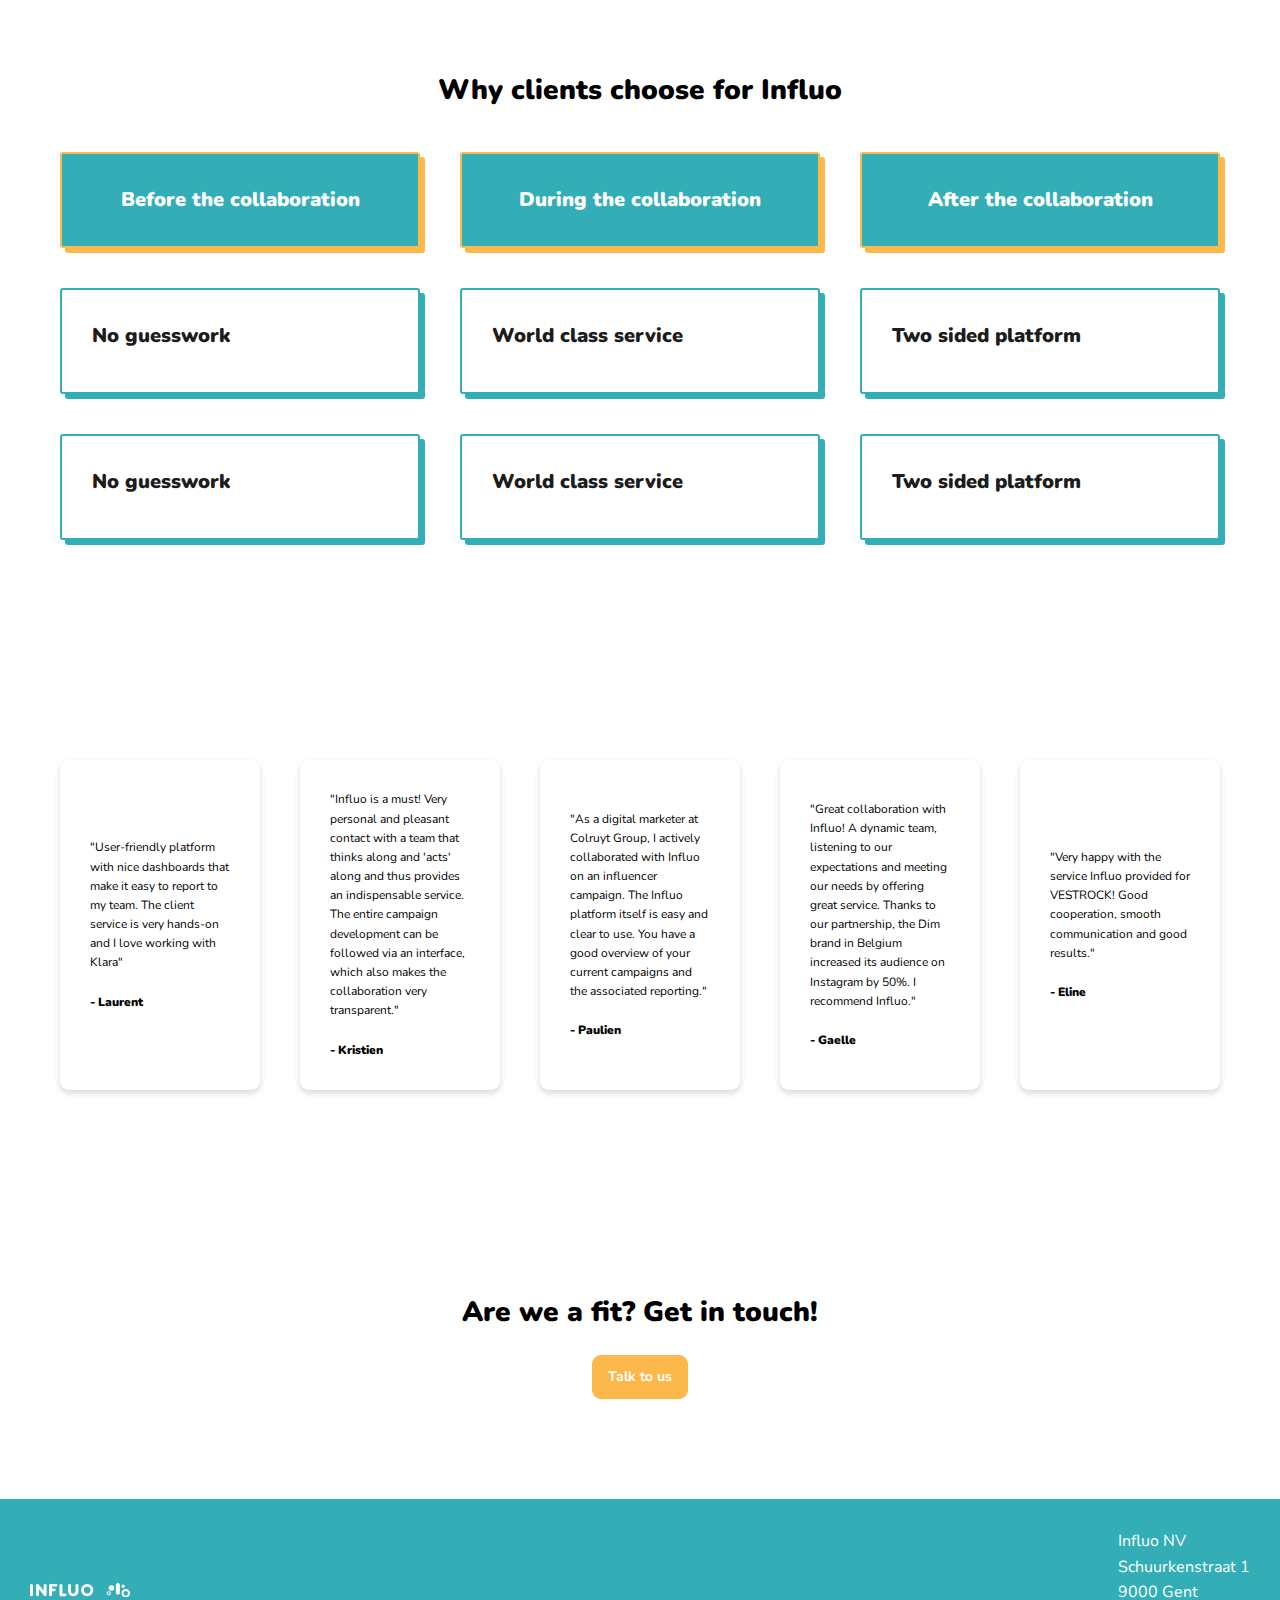
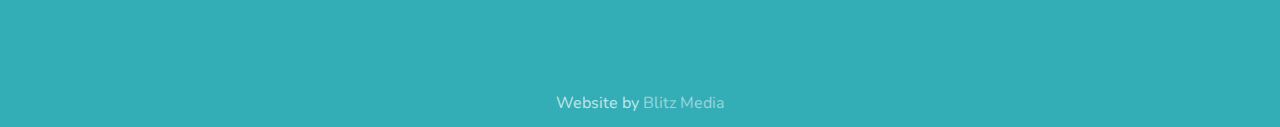
==== commit 516d33a0: "updated homepage title" ====
--- a/index.html
+++ b/index.html
@@ -4,7 +4,7 @@
     <meta charset="UTF-8">
     <meta name="viewport" content="width=device-width, initial-scale=1.0">
     <title>
-       Home | Influo
+       Influencer Marketing Management | Influo
     </title>
     <meta name="description" content="Whether you want to search for influencers, get their realtime media kits, manage multiple campaigns from A-Z or look for a service team to do it all for you. We got you covered!">
 
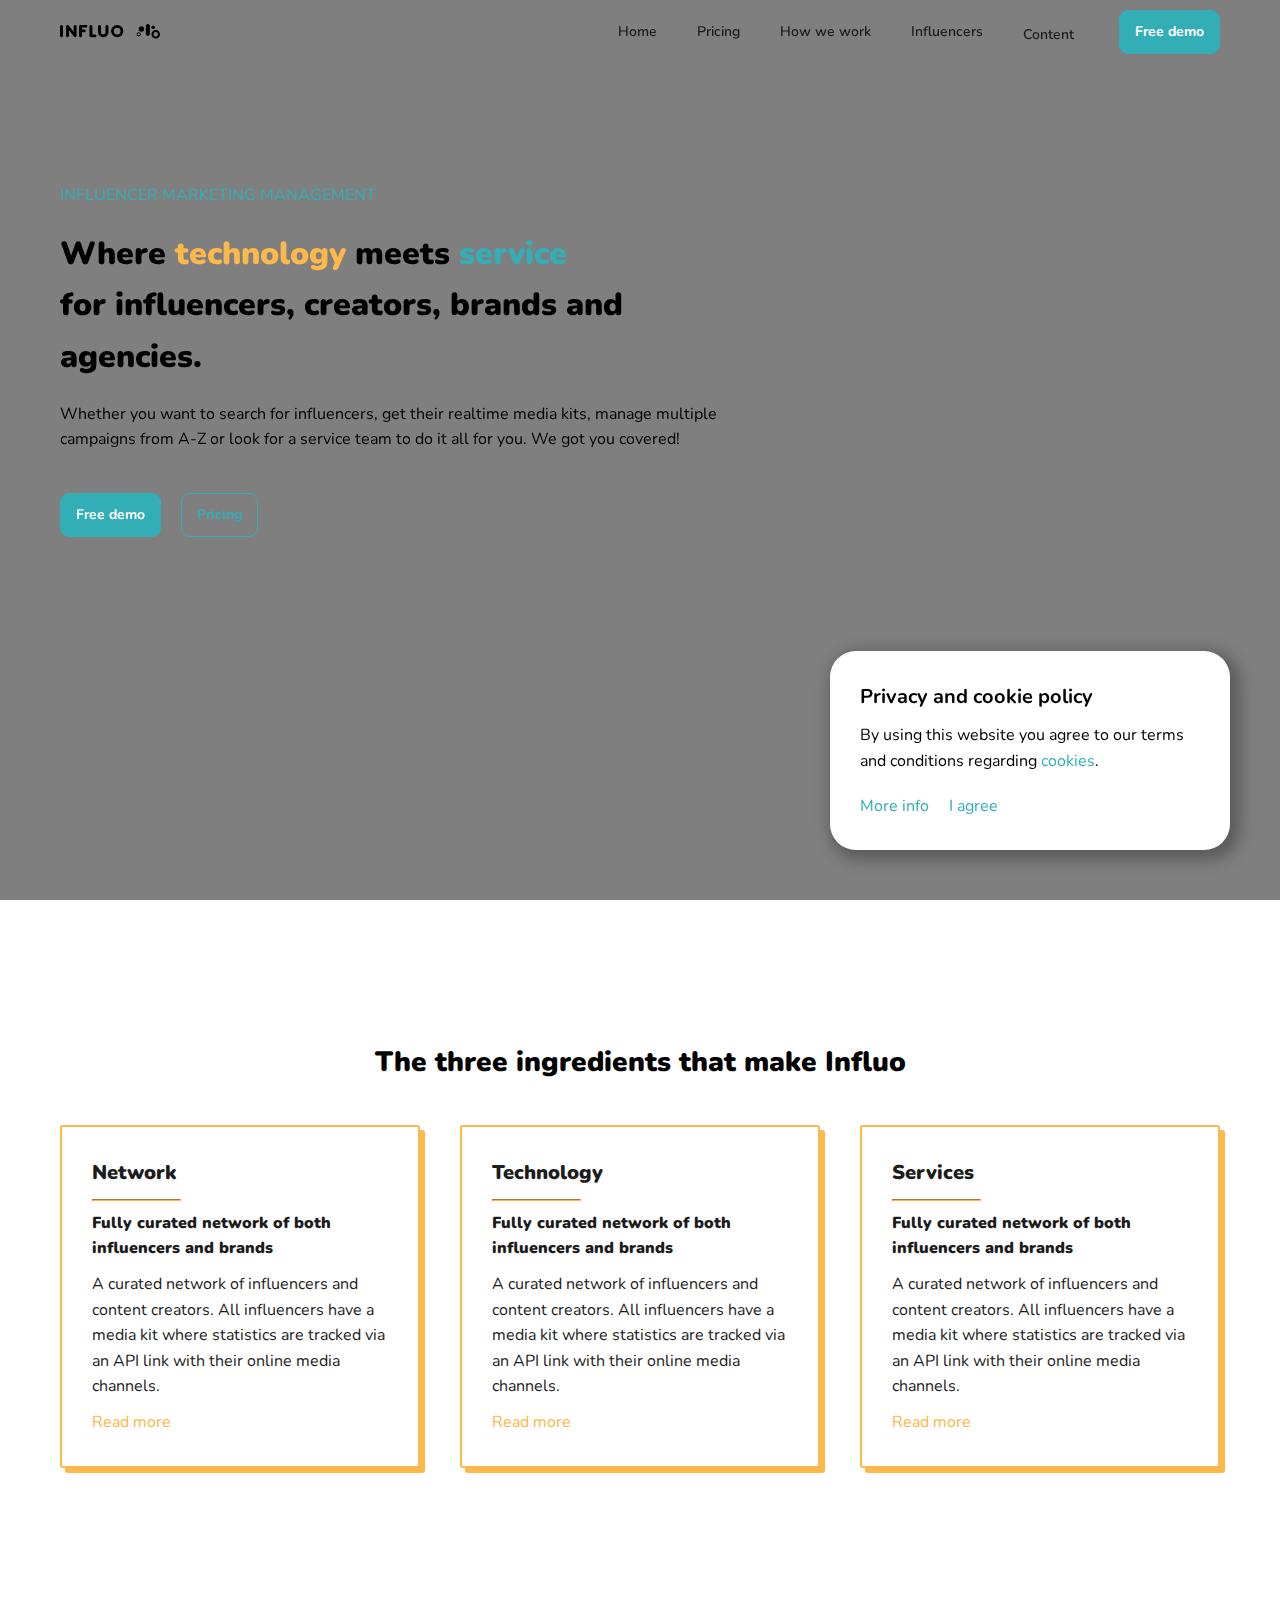
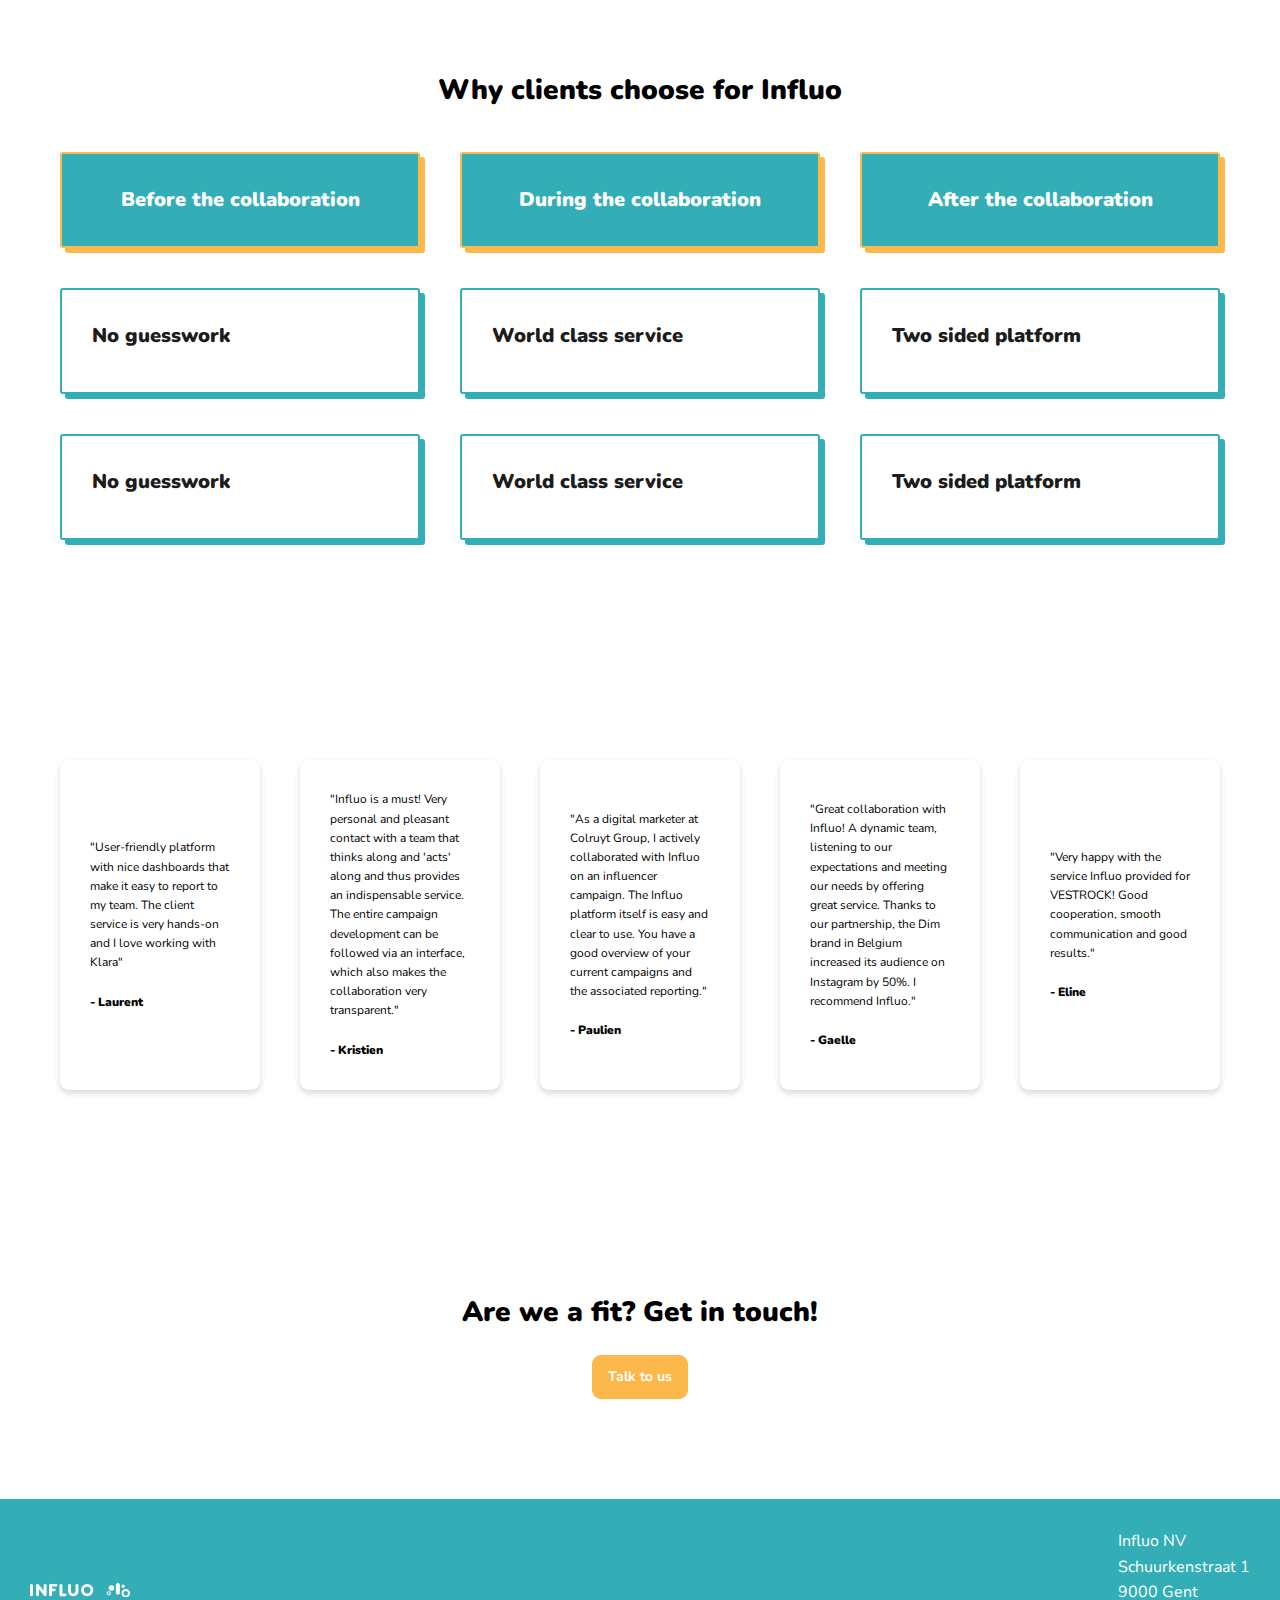
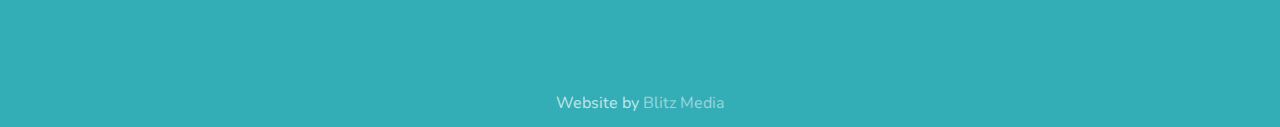
==== commit 48ed315c: "added dropdown to header" ====
--- a/index.html
+++ b/index.html
@@ -53,15 +53,22 @@
                 <a class="nav" href="/how-we-work/">
                     How we work
                 </a>
-                <a class="nav" href="">
+                <a class="nav" href="/influencers/">
                     Influencers
                 </a>
-                <a class="nav" href="">
-                    Blog
-                </a>
-                <a class="nav" href="">
-                    Learning Hub
-                </a>
+
+                <div class="dropdown-holder">
+                    <a class="nav-item dropdown-btn">Content<i class="fa-solid fa-chevron-down"></i></a>
+                    <div class="dropdown">
+                        <a class="nav" href="">
+                            Blog
+                        </a>
+                        <a class="nav last" href="https://learn.influo.com/" target="_blank">
+                            Learning Hub
+                        </a>
+                    </div>
+                </div>
+
                 <a class="btn" href="/free-demo/">
                     Free demo
                 </a>
@@ -100,7 +107,7 @@
 </header>
 
 <div class="section banner">
-    <div class="row">
+    <div class="row animate">
         <div class="col">
             <p class="small-headline">
                 Influencer marketing management
@@ -130,13 +137,13 @@
 </div>
 
 <div class="section logos" id="logos">
-    <div class="row flex-col center">
+    <div class="row flex-col center animate">
         <div class="wrapper logos-wrapper" id="logoTarget"></div>
     </div>
 </div>
 
 <div class="section usp">
-    <div class="row flex-col center">
+    <div class="row flex-col center animate">
         <h2>
             The three ingredients that make Influo
         </h2>
@@ -191,7 +198,7 @@
 </div>
 
 <div class="section why">
-    <div class="row flex-col center">
+    <div class="row flex-col center animate">
         <h2>
             Why clients choose for Influo
         </h2>
@@ -294,7 +301,7 @@
 </div>
 
 <div class="section reviews">
-    <div class="row flex-col center">
+    <div class="row flex-col center animate">
         <div class="wrapper reviews-wrapper">
             <div class="item">
                 <p>
@@ -379,7 +386,7 @@
 </div>
 
 <div class="section contact">
-    <div class="row flex-col center">
+    <div class="row flex-col center animate">
         <h2>
             Are we a fit? Get in touch!
         </h2>
--- a/css/global.css
+++ b/css/global.css
@@ -326,6 +326,23 @@
     display: none!important;
 }
 
+
+.slideUp {
+    animation: slide-up 1.5s ease 0s 1 normal forwards;
+}
+
+@keyframes slide-up {
+	0% {
+		opacity: 0;
+		transform: translateY(250px);
+	}
+
+	100% {
+		opacity: 1;
+		transform: translateY(0);
+	}
+}
+
 @media all and (max-width: 540px) {
     .cookie-banner-wrapper {
         width: 100%;
--- a/css/header-footer.css
+++ b/css/header-footer.css
@@ -110,6 +110,94 @@
     transform: scaleX(1);
 }
 
+.header .dropdown-btn {
+    color: var(--black);
+    font-size: 14px;
+    font-weight: 600;
+}
+
+.header .dropdown-btn:hover {
+    cursor: pointer;
+}
+
+.header .dropdown-holder .dropdown a {
+    color: var(--black);
+    padding: 5px;
+}
+
+.header .dropdown-holder i {
+    margin-left: 5px;
+}
+
+.header .dropdown-holder {
+    position: relative;
+    display: flex;
+}
+
+.header .dropdown-holder.white a {
+    color: var(--white);
+}
+
+.header.active .dropdown-holder.white a {
+    color: var(--black);
+}
+
+.header .dropdown-holder.white .dropdown {
+    width: fit-content;
+}
+
+.header .dropdown-holder.active {
+    display: inline-block;
+}
+
+.header .dropdown-holder.active .nav-item {
+    padding-top: 0;
+}
+
+.header .dropdown-holder .dropdown {
+    position: absolute;
+    width: calc(100% + 100px);
+    display: none;
+    margin-top: 10px;
+    border-bottom-right-radius: 16px;
+    border-bottom-left-radius: 16px;
+    background-color: var(--primary);
+    background-color: var(--white);
+    box-shadow: var(--boxShadow);
+}
+
+.header .navigation .dropdown-holder.active .nav-item::before {
+    transform: scaleX(1);
+}
+
+.header .dropdown-holder .dropdown a {
+    color: var(--black);
+    padding: 15px 10px 5px 10px;
+    /* border-bottom: 1px solid var(--black); */
+    transition: var(--transition);
+}
+
+.header .dropdown-holder .dropdown .last {
+    border-bottom: none;
+    margin-bottom: 0;
+    border-bottom-right-radius: 16px;
+    border-bottom-left-radius: 16px;
+}
+
+.header .dropdown-holder.active .dropdown {
+    display: flex;
+    flex-direction: column;
+    font-size: 18px;
+    transition: var(--transition);
+}
+
+.header .dropdown-holder .dropdown a:hover {
+    color: var(--primary);
+    background-color: var(--white);
+    transition: var(--transition);
+}
+
+
 .footer {
     min-height: unset;
     color: var(--white);
--- a/home/css/style.css
+++ b/home/css/style.css
@@ -47,7 +47,7 @@
     flex: 1 0 30%;
     border-color: var(--primary);
     box-shadow: var(--box-shadow-blue);
-    height: fit-content;
+    height: auto;
 }
 
 .section .wrapper.box-wrapper .item .item-content {
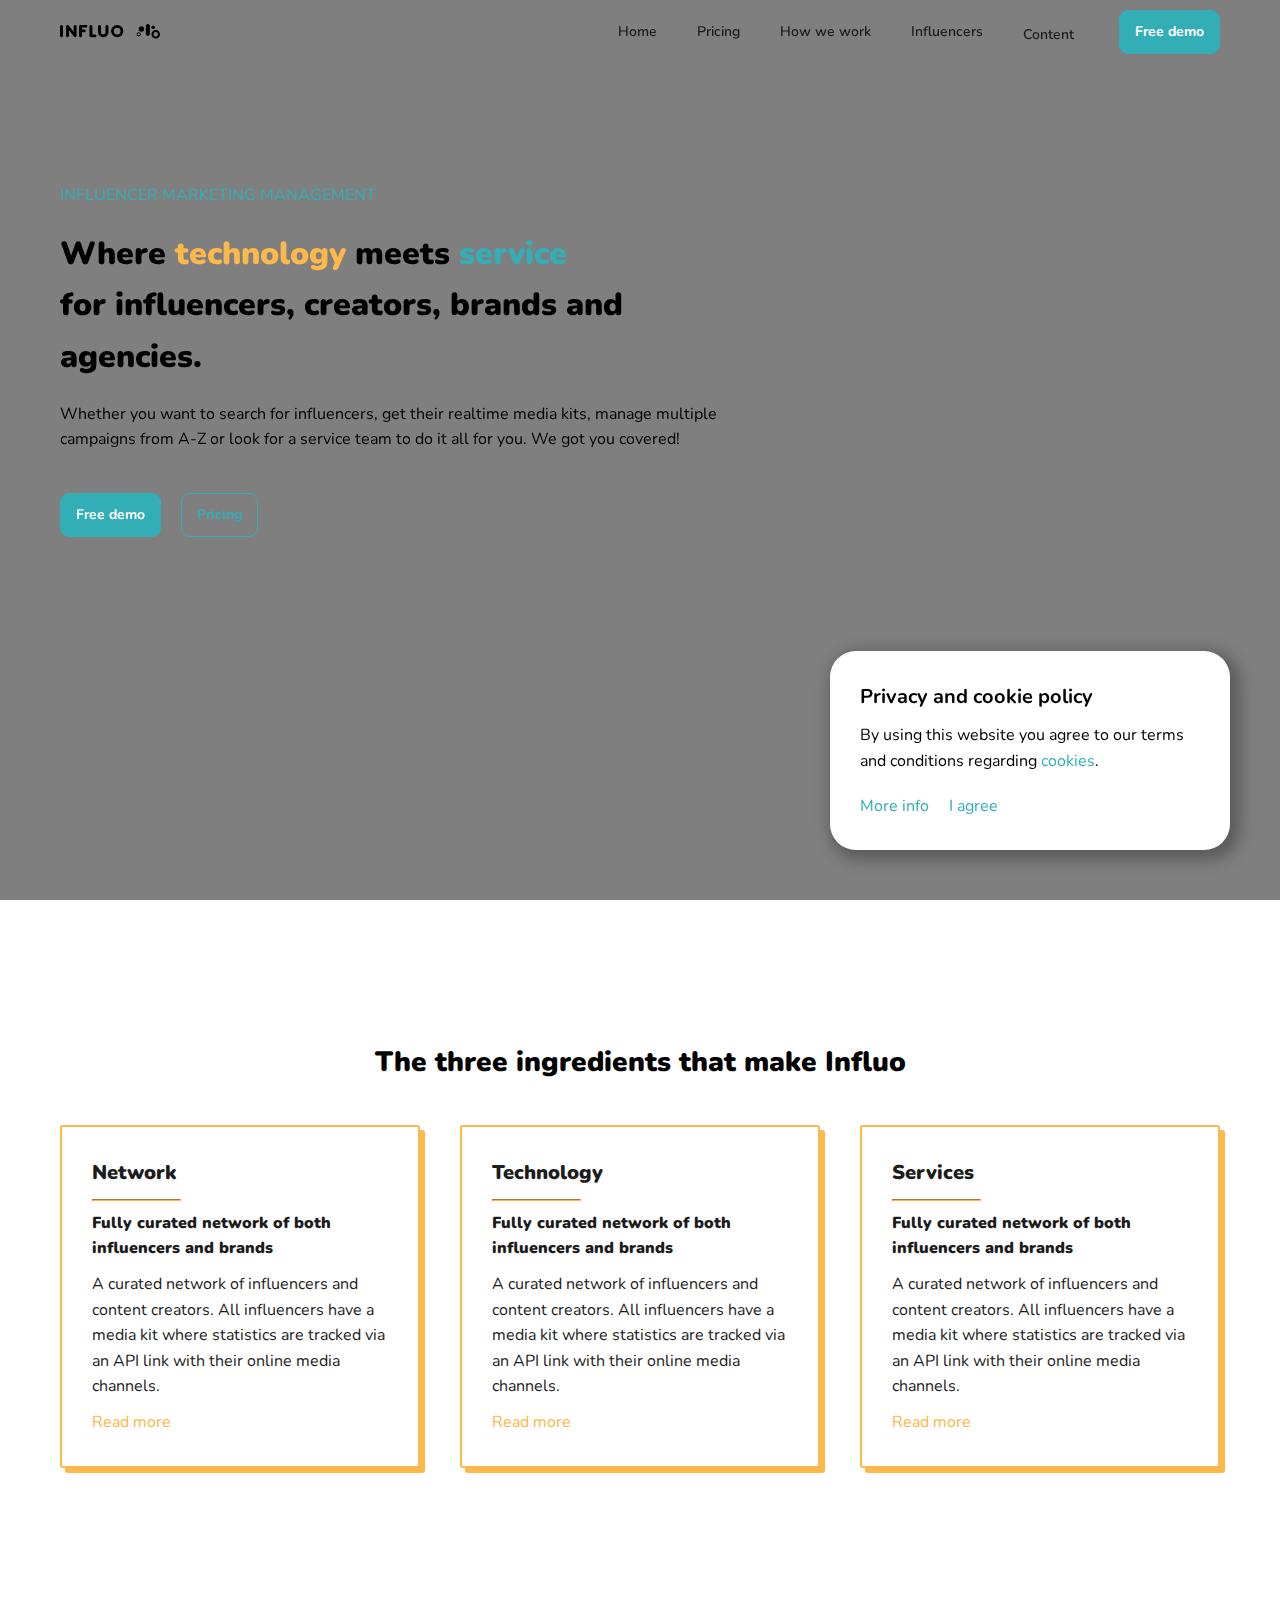
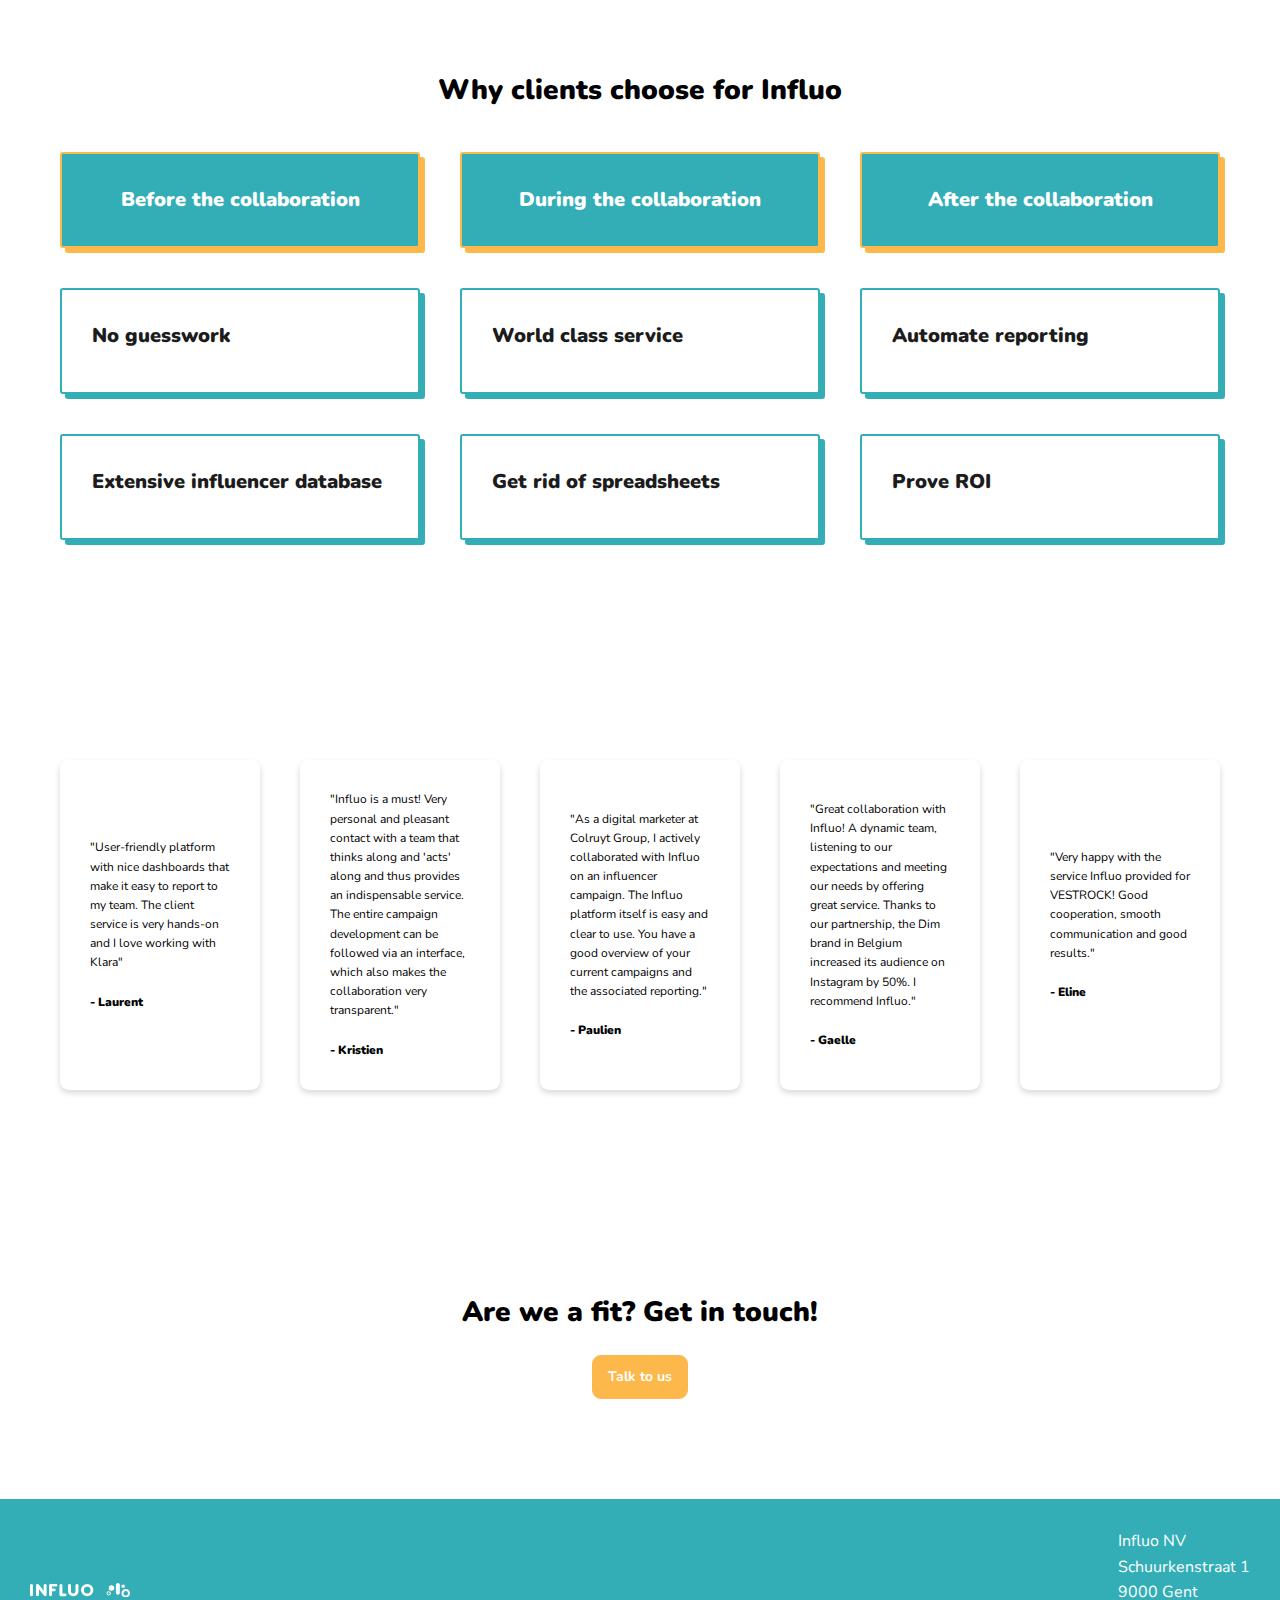
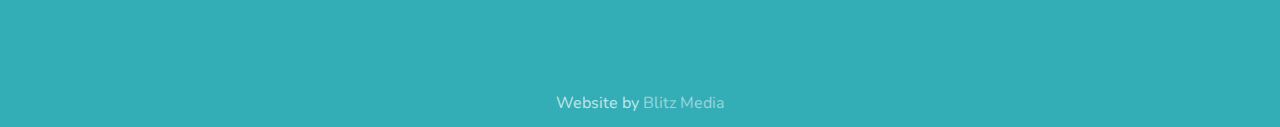
==== commit d7dbf7ce: "added homepage copy" ====
--- a/index.html
+++ b/index.html
@@ -237,59 +237,59 @@
                 </h3>
                 <div class="item-content">
                     <p>
-                        We take the guesswork out of investing in influencer marketing because we work in the most sustainable way: we involve the influencer him- or herself.
-                    </p>
-                    <a href="">
-                        Read more
-                    </a>
-                </div>
-            </div>
-            <div class="item blue-accent expand">
-                <h3>
-                    Two sided platform
-                </h3>
-                <div class="item-content">
-                    <p>
-                        We take the guesswork out of investing in influencer marketing because we work in the most sustainable way: we involve the influencer him- or herself.
-                    </p>
-                    <a href="">
-                        Read more
-                    </a>
-                </div>
-            </div>
-            <div class="item blue-accent expand">
-                <h3>
-                    No guesswork
-                </h3>
-                <div class="item-content">
-                    <p>
-                        We take the guesswork out of investing in influencer marketing because we work in the most sustainable way: we involve the influencer him- or herself.
-                    </p>
-                    <a href="">
-                        Read more
-                    </a>
-                </div>
-            </div>
-            <div class="item blue-accent expand">
-                <h3>
-                    World class service
-                </h3>
-                <div class="item-content">
-                    <p>
-                        We take the guesswork out of investing in influencer marketing because we work in the most sustainable way: we involve the influencer him- or herself.
-                    </p>
-                    <a href="">
-                        Read more
-                    </a>
-                </div>
-            </div>
-            <div class="item blue-accent expand">
-                <h3>
-                    Two sided platform
-                </h3>
-                <div class="item-content">
-                    <p>
-                        We take the guesswork out of investing in influencer marketing because we work in the most sustainable way: we involve the influencer him- or herself.
+                        We are here with permanent campaign support in providing every client with tips and tricks. There is also the option to ask the Influo service to do anything during the process for you, or the full project from a-z.
+                    </p>
+                    <a href="">
+                        Read more
+                    </a>
+                </div>
+            </div>
+            <div class="item blue-accent expand">
+                <h3>
+                    Automate reporting
+                </h3>
+                <div class="item-content">
+                    <p>
+                        All influencers have an API connection with the platform, so from the moment the content is posted, Influo will receive data that shows the performance of the campaign. We also receive all content pieces in high quality, ready to reuse for you own media channels.
+                    </p>
+                    <a href="">
+                        Read more
+                    </a>
+                </div>
+            </div>
+            <div class="item blue-accent expand">
+                <h3>
+                    Extensive influencer database
+                </h3>
+                <div class="item-content">
+                    <p>
+                        With more than 4000 influencers on the platform, we can assure you that every campaign finds enough talent to work with. The influencers are divided geographically, demographically and topic wise.
+                    </p>
+                    <a href="">
+                        Read more
+                    </a>
+                </div>
+            </div>
+            <div class="item blue-accent expand">
+                <h3>
+                    Get rid of spreadsheets 
+                </h3>
+                <div class="item-content">
+                    <p>
+                        Influo automates communicating, paying and searching for influencers through the platform. That way you can use Influo as an Influencer Relationship Management tool, where all the activities are bundled in one place.
+                    </p>
+                    <a href="">
+                        Read more
+                    </a>
+                </div>
+            </div>
+            <div class="item blue-accent expand">
+                <h3>
+                    Prove ROI
+                </h3>
+                <div class="item-content">
+                    <p>
+                        Our platform measures all the costs of the various deliverables made by the influencers. Influo creates a clear overview of what the cost was per deliverable, per influencer and per project ready to present to management in a spreadsheet/pdf or through a link.
                     </p>
                     <a href="">
                         Read more
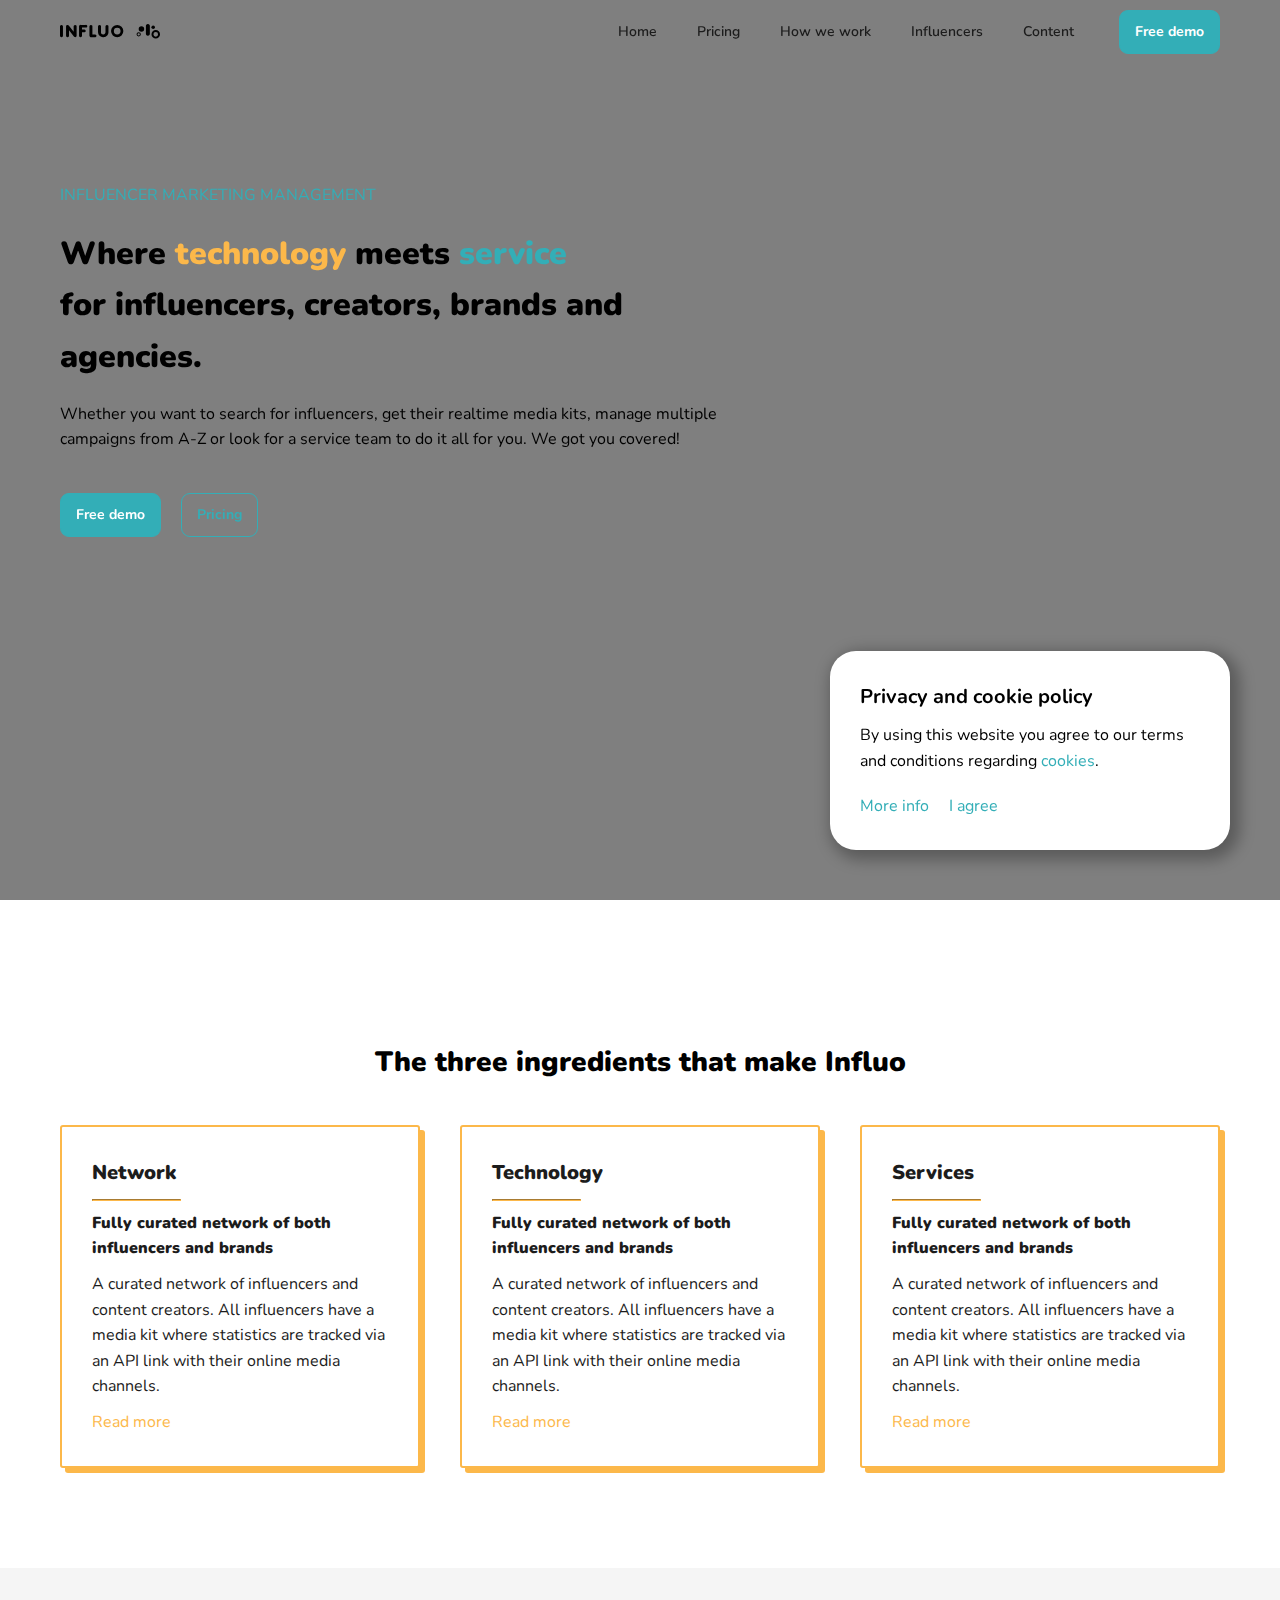
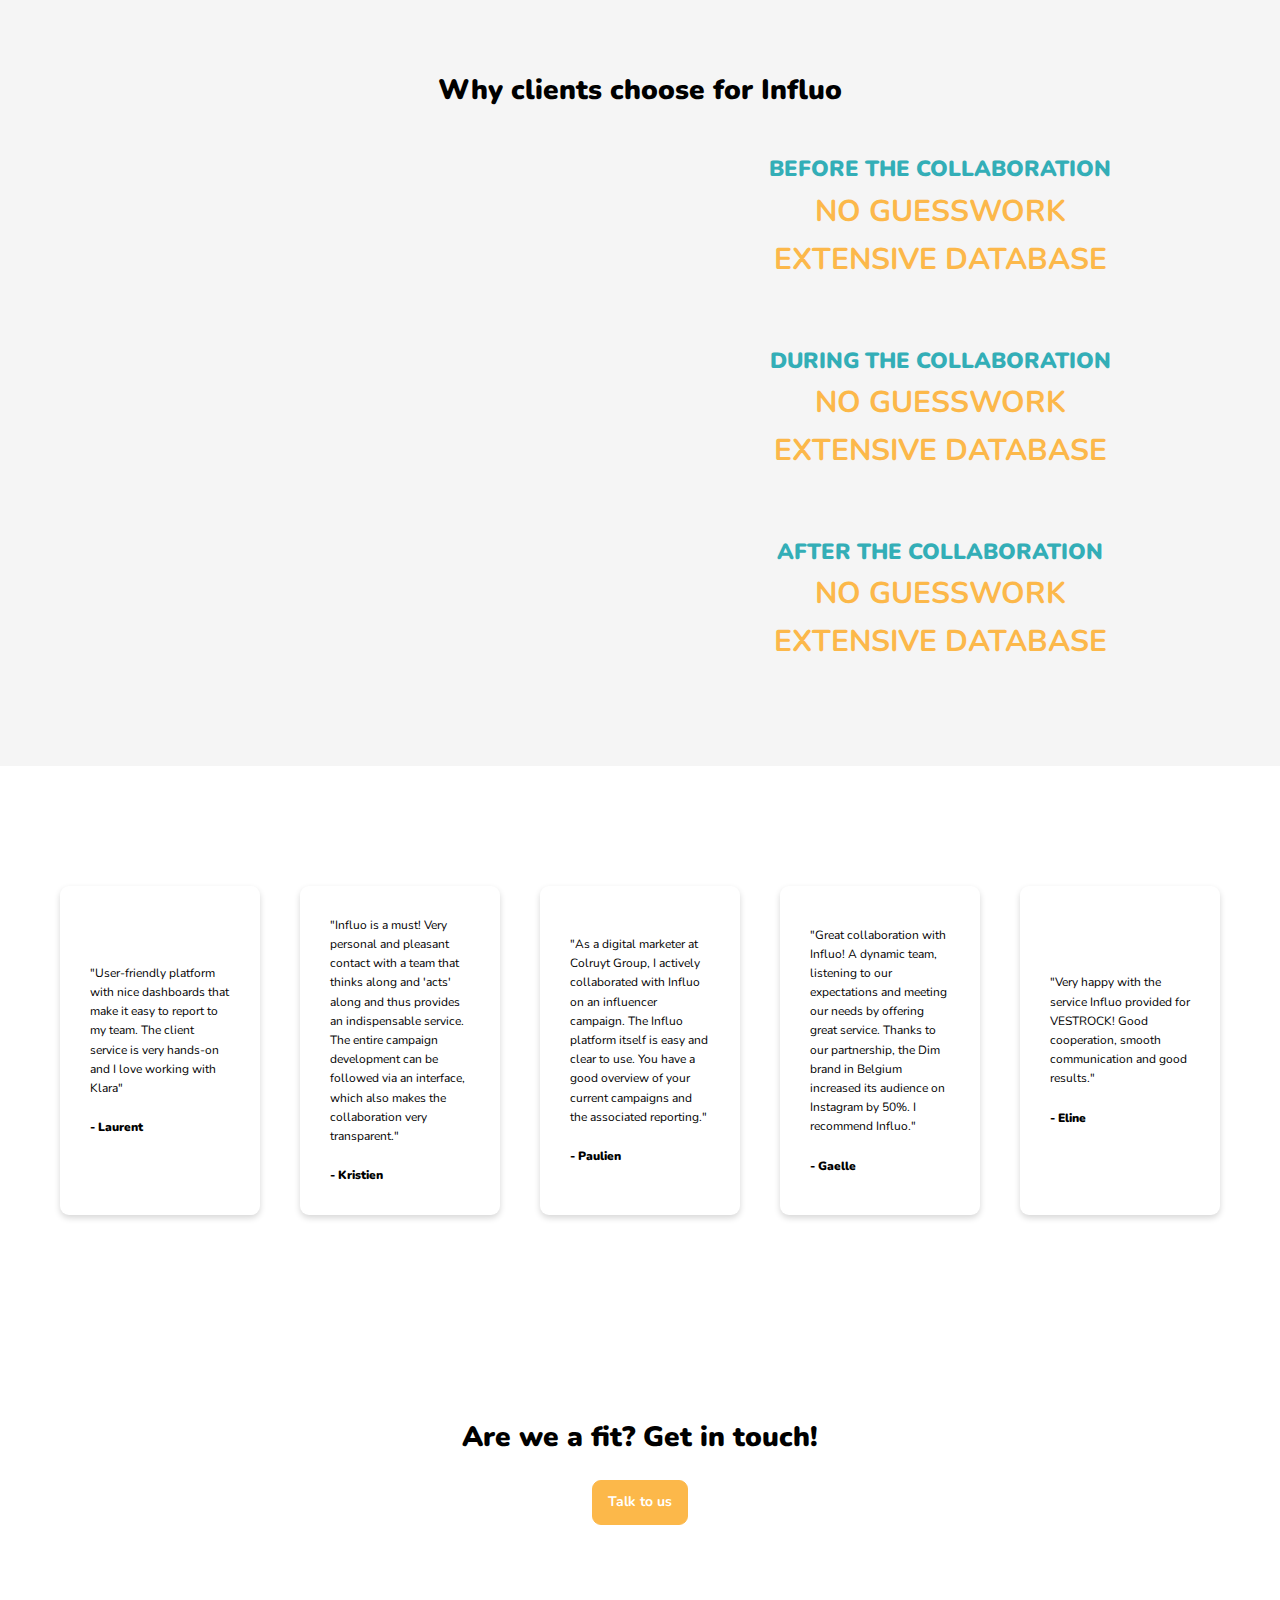
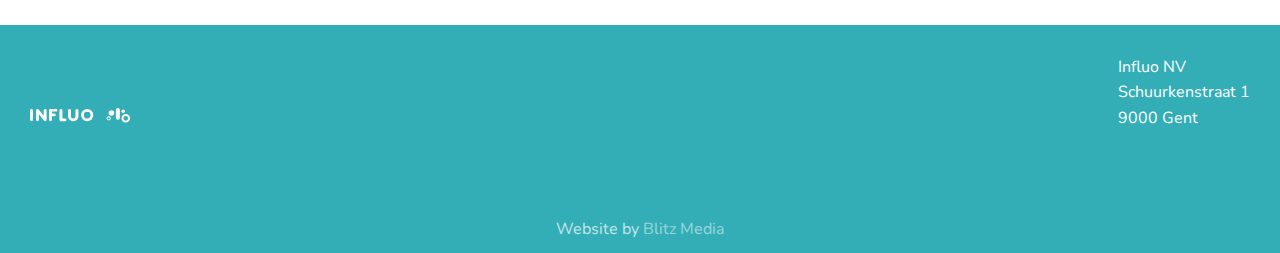
==== commit 1514de9f: "changes" ====
--- a/index.html
+++ b/index.html
@@ -197,12 +197,12 @@
     </div>
 </div>
 
-<div class="section why">
+<div class="section why grey">
     <div class="row flex-col center animate">
         <h2>
             Why clients choose for Influo
         </h2>
-        <div class="wrapper box-wrapper">
+        <!-- <div class="wrapper box-wrapper">
             <div class="item heading">
                 <h3>
                     Before the collaboration
@@ -294,6 +294,44 @@
                     <a href="">
                         Read more
                     </a>
+                </div>
+            </div>
+        </div> -->
+    
+        <div class="wrapper why-wrapper">
+            <div class="wrapper-col">
+                <img src="https://influo.blitz-media.io/pages/img/general/image2.png" alt="">
+            </div>
+            <div class="wrapper-col">
+                <div class="item-content">
+                    <h3>
+                        Before the collaboration
+                    </h3>
+                    <p>
+                        No guesswork
+                        <br>
+                        Extensive database
+                    </p>
+                </div>
+                <div class="item-content">
+                    <h3>
+                        During the collaboration
+                    </h3>
+                    <p>
+                        No guesswork
+                        <br>
+                        Extensive database
+                    </p>
+                </div>
+                <div class="item-content">
+                    <h3>
+                        After the collaboration
+                    </h3>
+                    <p>
+                        No guesswork
+                        <br>
+                        Extensive database
+                    </p>
                 </div>
             </div>
         </div>
--- a/css/header-footer.css
+++ b/css/header-footer.css
@@ -132,6 +132,7 @@
 .header .dropdown-holder {
     position: relative;
     display: flex;
+    padding-bottom: 5px;
 }
 
 .header .dropdown-holder.white a {
--- a/home/css/style.css
+++ b/home/css/style.css
@@ -114,6 +114,41 @@
     font-size: 12px;
 }
 
+.why.section .why-wrapper {
+    flex-flow: row wrap;
+}
+
+/* .why.section .why-wrapper .wrapper-col:nth-child(1) {
+    flex: 1 0;
+}
+
+.why.section .why-wrapper .wrapper-col:nth-child(2) {
+    flex: 2 0;
+} */
+
+.why.section .why-wrapper .wrapper-col {
+    flex: 1 0;
+    display: flex;
+    flex-direction: column;
+    justify-content: center;
+    align-items: center;
+    text-align: center;
+    gap: 60px;
+}
+
+.why.section .why-wrapper .item-content h3 {
+    text-transform: uppercase;
+    font-size: 22px;
+    color: var(--primary);
+}
+
+.why.section .why-wrapper .item-content p {
+    text-transform: uppercase;
+    font-size: 30px;
+    font-weight: 700;
+    color: var(--yellow);
+}
+
 @media (max-width: 560px) {
     .banner .row .col:nth-child(1),
     .section .wrapper.box-wrapper .item.blue-accent,
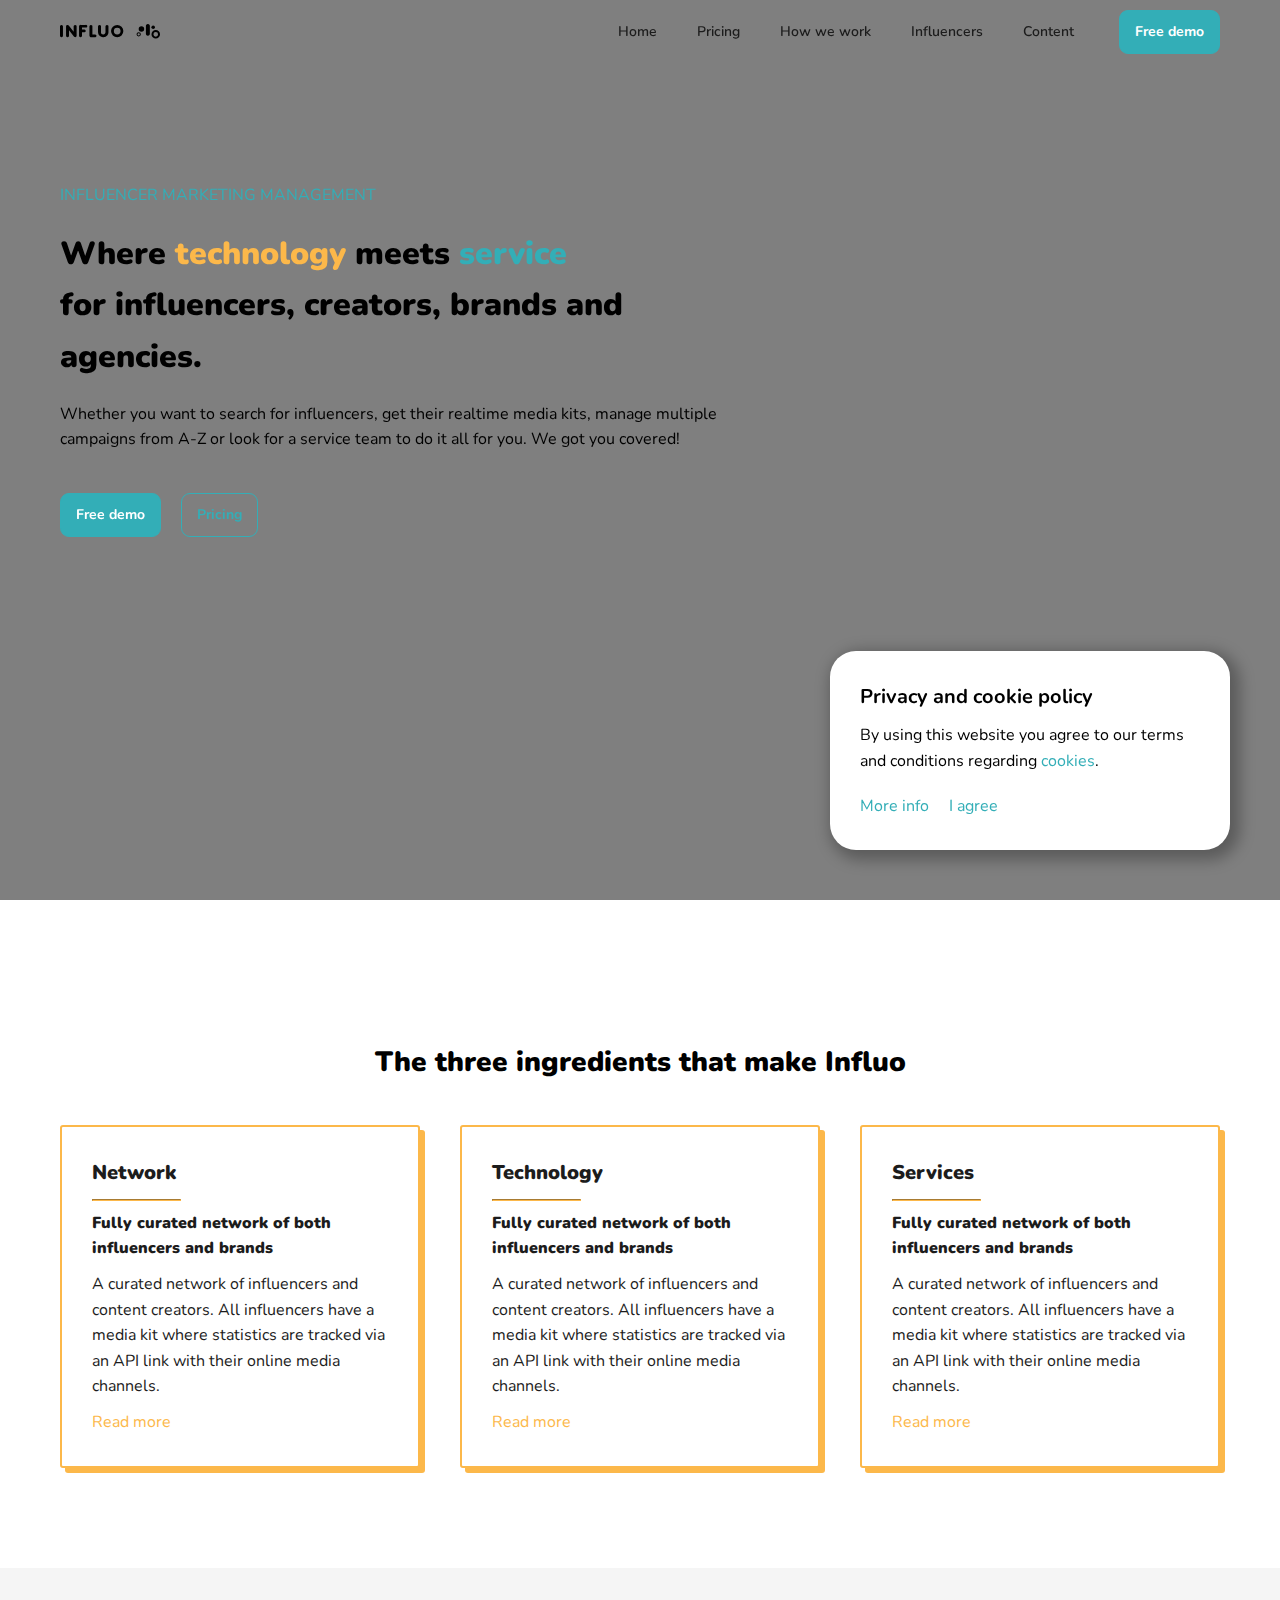
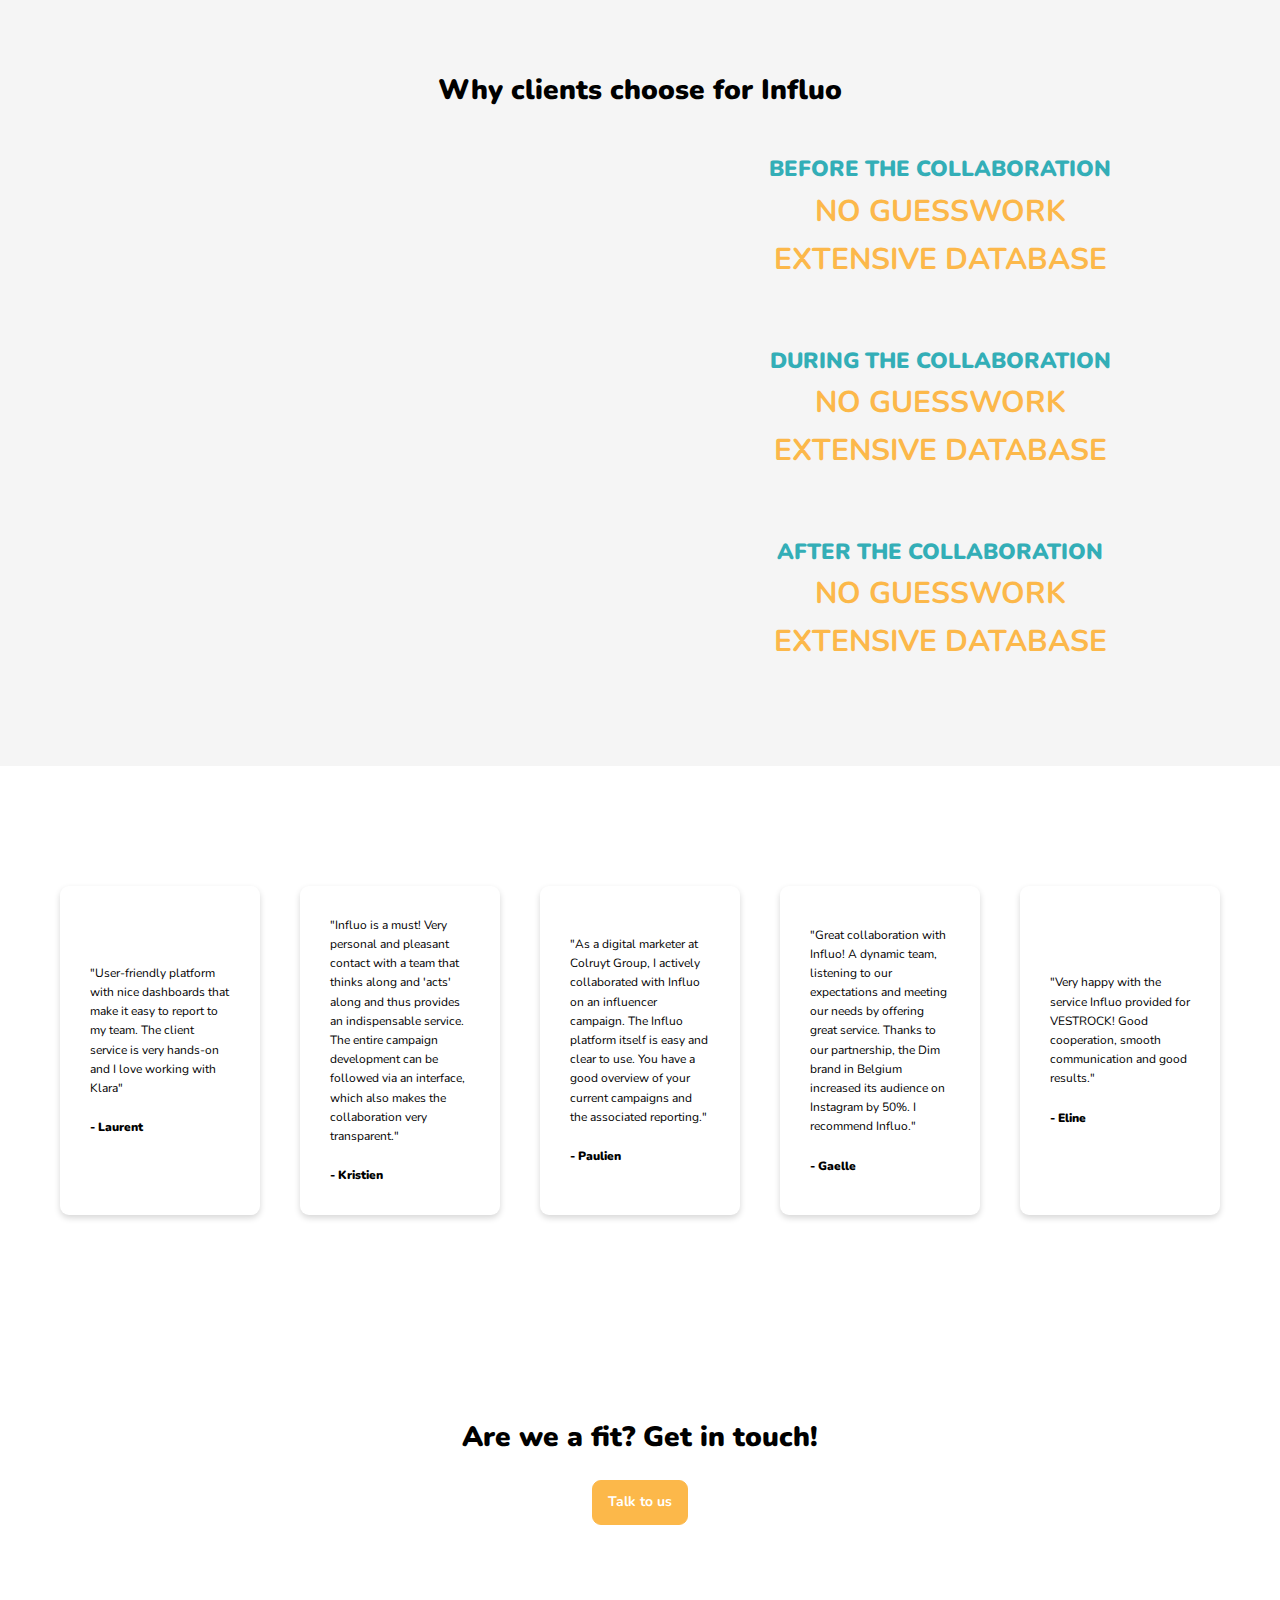
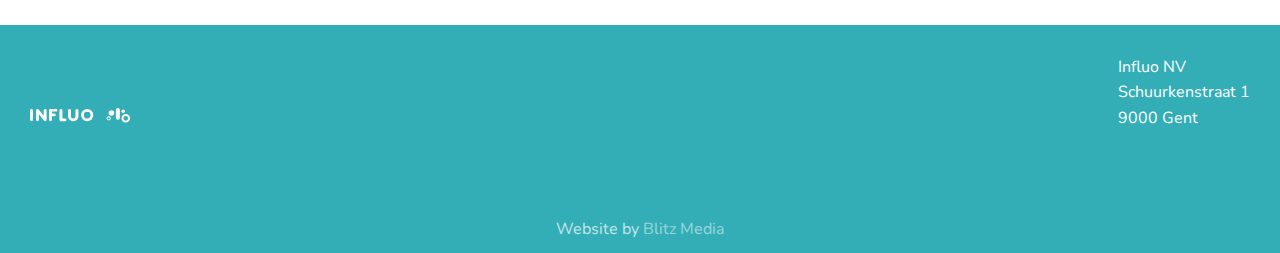
==== commit 167109c5: "added form" ====
--- a/index.html
+++ b/index.html
@@ -202,102 +202,6 @@
         <h2>
             Why clients choose for Influo
         </h2>
-        <!-- <div class="wrapper box-wrapper">
-            <div class="item heading">
-                <h3>
-                    Before the collaboration
-                </h3>
-            </div>
-            <div class="item heading">
-                <h3>
-                    During the collaboration
-                </h3>
-            </div>
-            <div class="item heading">
-                <h3>
-                    After the collaboration
-                </h3>
-            </div>
-            <div class="item blue-accent expand">
-                <h3>
-                    No guesswork
-                </h3>
-                <div class="item-content">
-                    <p>
-                        We take the guesswork out of investing in influencer marketing because we work in the most sustainable way: we involve the influencer him- or herself.
-                    </p>
-                    <a href="">
-                        Read more
-                    </a>
-                </div>
-            </div>
-            <div class="item blue-accent expand">
-                <h3>
-                    World class service
-                </h3>
-                <div class="item-content">
-                    <p>
-                        We are here with permanent campaign support in providing every client with tips and tricks. There is also the option to ask the Influo service to do anything during the process for you, or the full project from a-z.
-                    </p>
-                    <a href="">
-                        Read more
-                    </a>
-                </div>
-            </div>
-            <div class="item blue-accent expand">
-                <h3>
-                    Automate reporting
-                </h3>
-                <div class="item-content">
-                    <p>
-                        All influencers have an API connection with the platform, so from the moment the content is posted, Influo will receive data that shows the performance of the campaign. We also receive all content pieces in high quality, ready to reuse for you own media channels.
-                    </p>
-                    <a href="">
-                        Read more
-                    </a>
-                </div>
-            </div>
-            <div class="item blue-accent expand">
-                <h3>
-                    Extensive influencer database
-                </h3>
-                <div class="item-content">
-                    <p>
-                        With more than 4000 influencers on the platform, we can assure you that every campaign finds enough talent to work with. The influencers are divided geographically, demographically and topic wise.
-                    </p>
-                    <a href="">
-                        Read more
-                    </a>
-                </div>
-            </div>
-            <div class="item blue-accent expand">
-                <h3>
-                    Get rid of spreadsheets 
-                </h3>
-                <div class="item-content">
-                    <p>
-                        Influo automates communicating, paying and searching for influencers through the platform. That way you can use Influo as an Influencer Relationship Management tool, where all the activities are bundled in one place.
-                    </p>
-                    <a href="">
-                        Read more
-                    </a>
-                </div>
-            </div>
-            <div class="item blue-accent expand">
-                <h3>
-                    Prove ROI
-                </h3>
-                <div class="item-content">
-                    <p>
-                        Our platform measures all the costs of the various deliverables made by the influencers. Influo creates a clear overview of what the cost was per deliverable, per influencer and per project ready to present to management in a spreadsheet/pdf or through a link.
-                    </p>
-                    <a href="">
-                        Read more
-                    </a>
-                </div>
-            </div>
-        </div> -->
-    
         <div class="wrapper why-wrapper">
             <div class="wrapper-col">
                 <img src="https://influo.blitz-media.io/pages/img/general/image2.png" alt="">
--- a/home/css/style.css
+++ b/home/css/style.css
@@ -118,14 +118,6 @@
     flex-flow: row wrap;
 }
 
-/* .why.section .why-wrapper .wrapper-col:nth-child(1) {
-    flex: 1 0;
-}
-
-.why.section .why-wrapper .wrapper-col:nth-child(2) {
-    flex: 2 0;
-} */
-
 .why.section .why-wrapper .wrapper-col {
     flex: 1 0;
     display: flex;
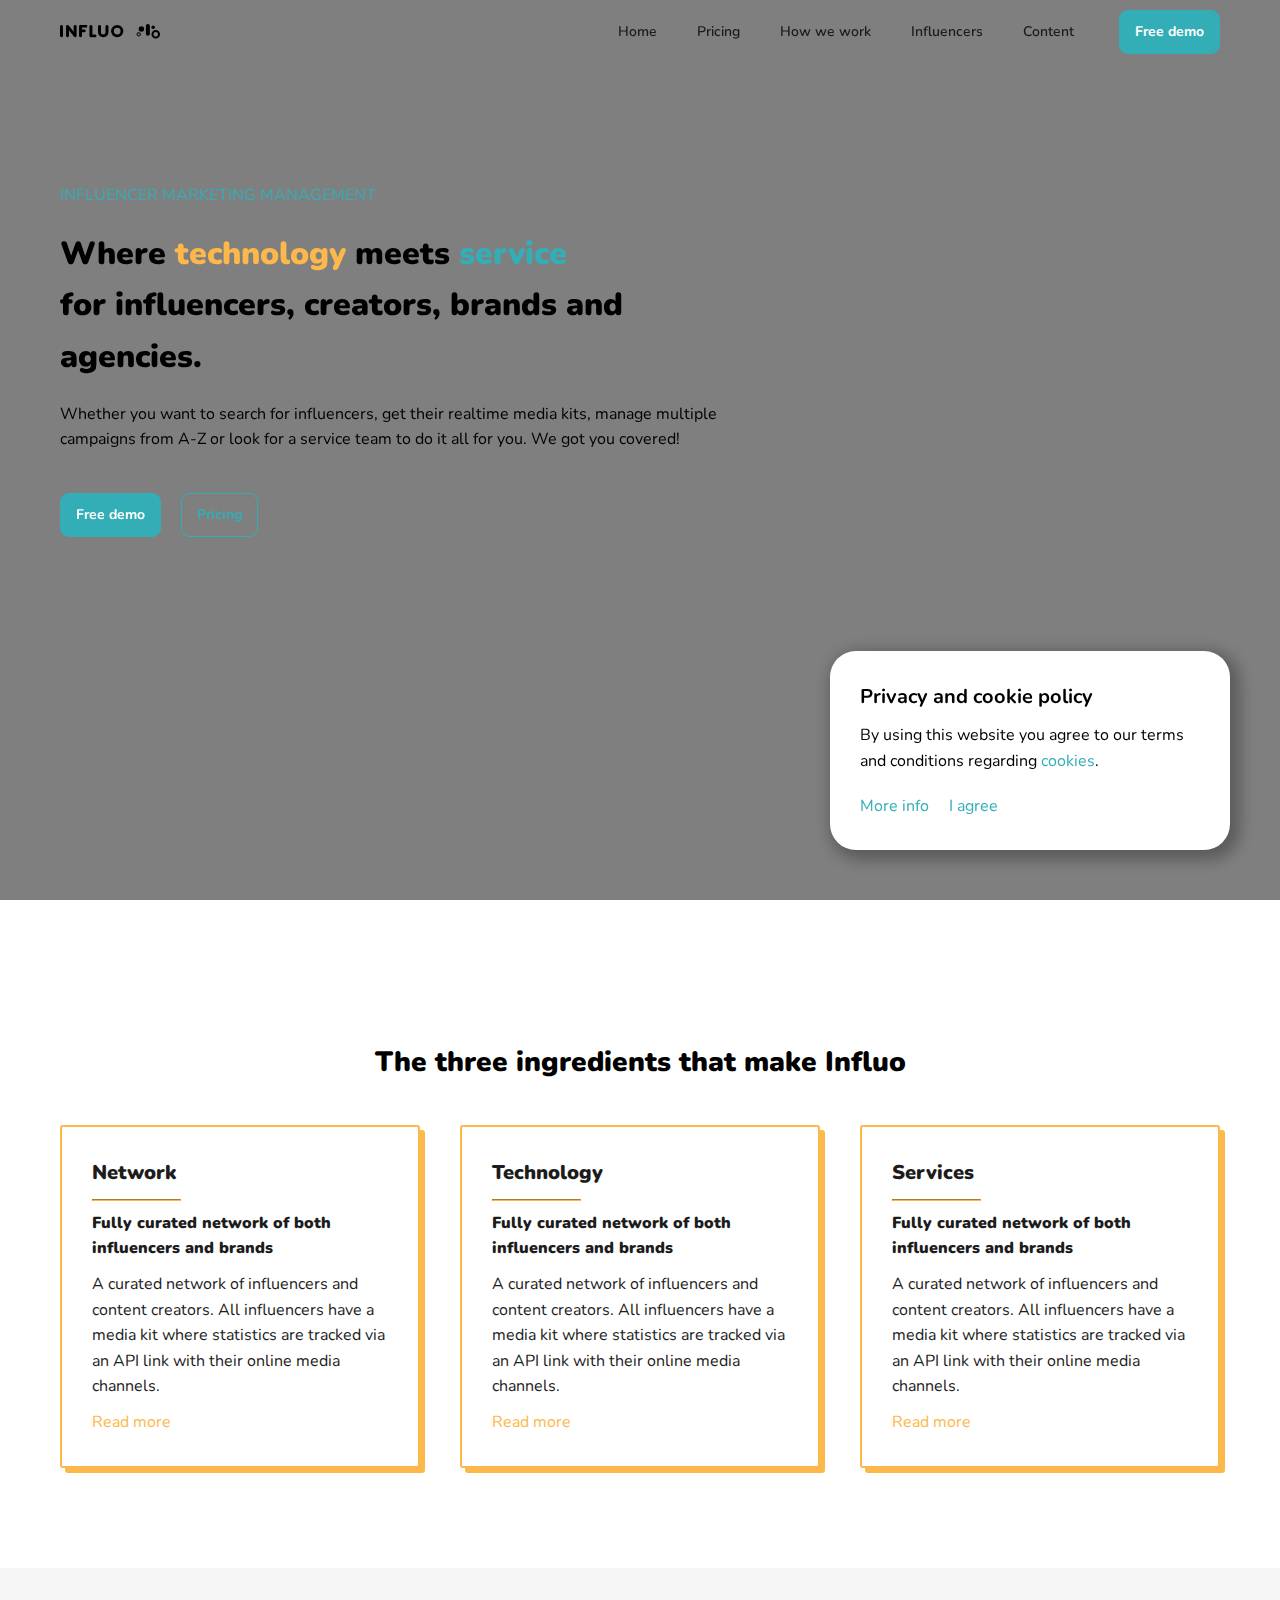
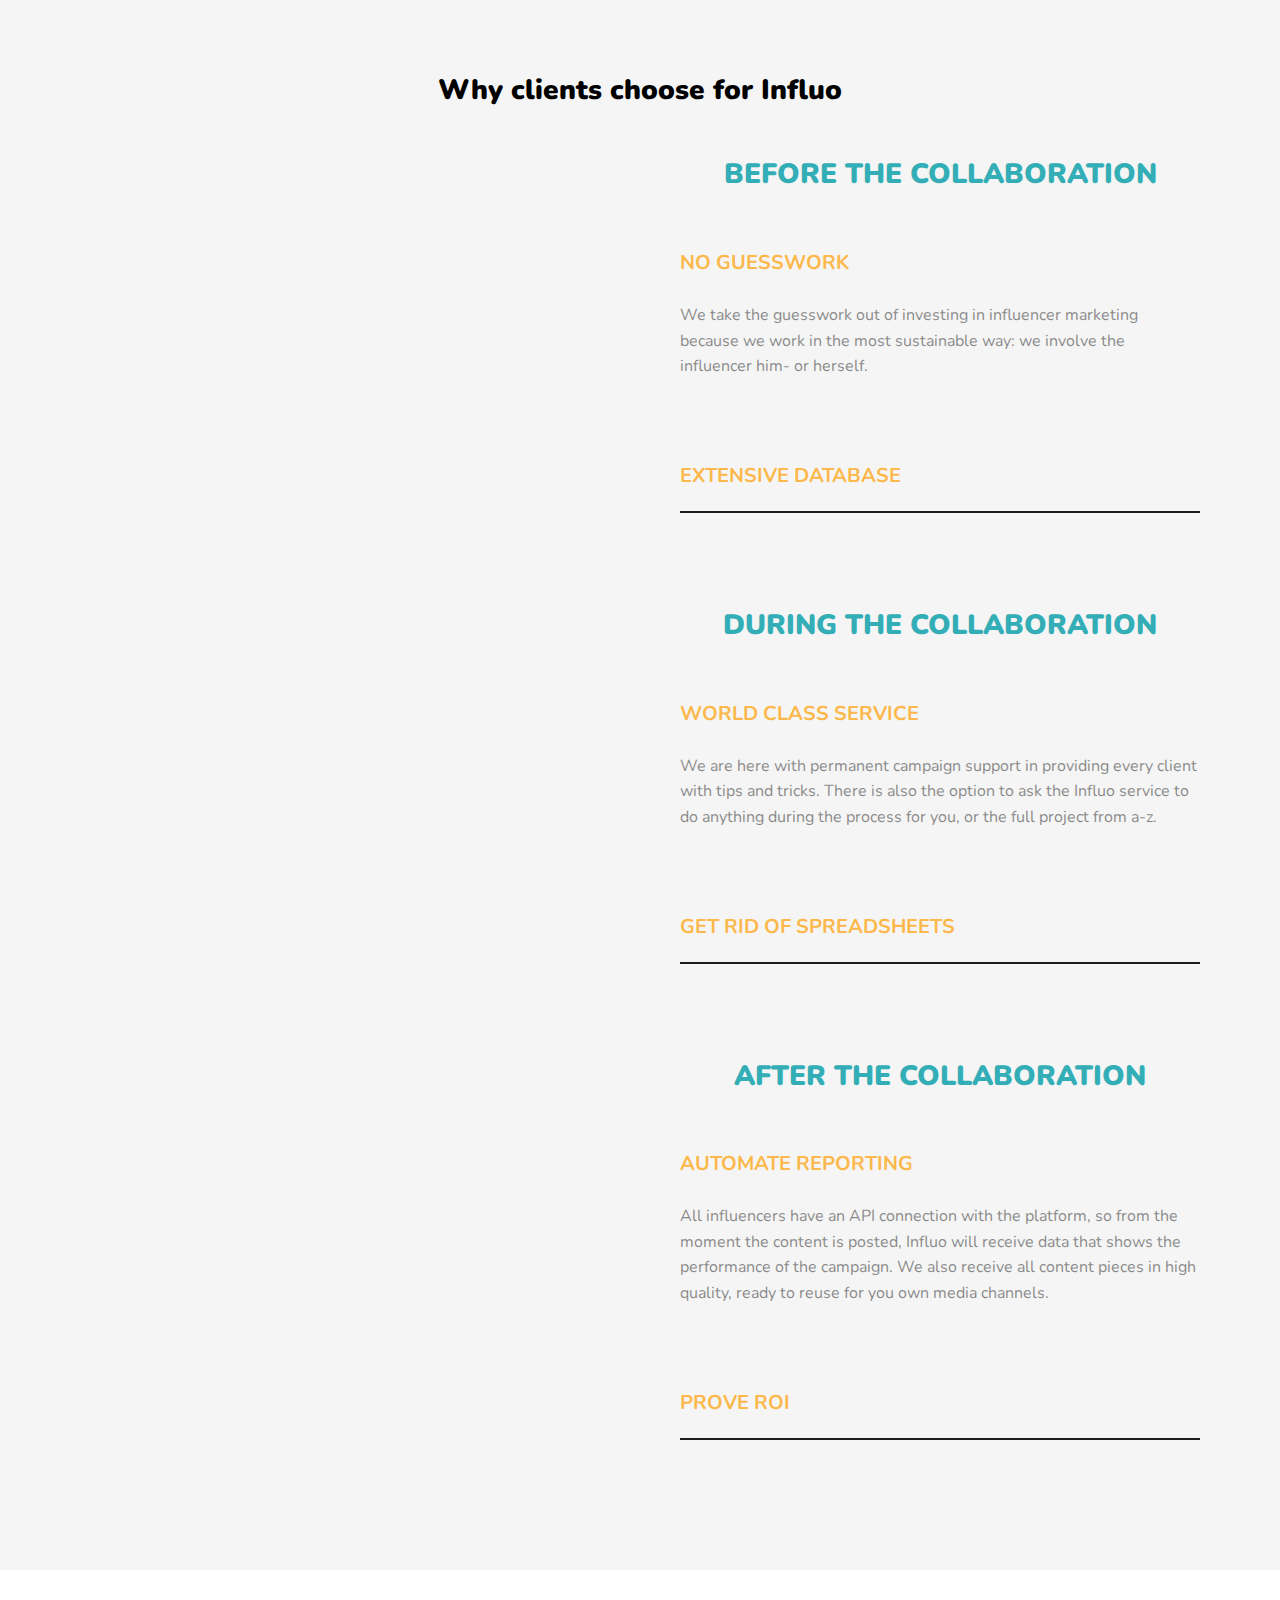
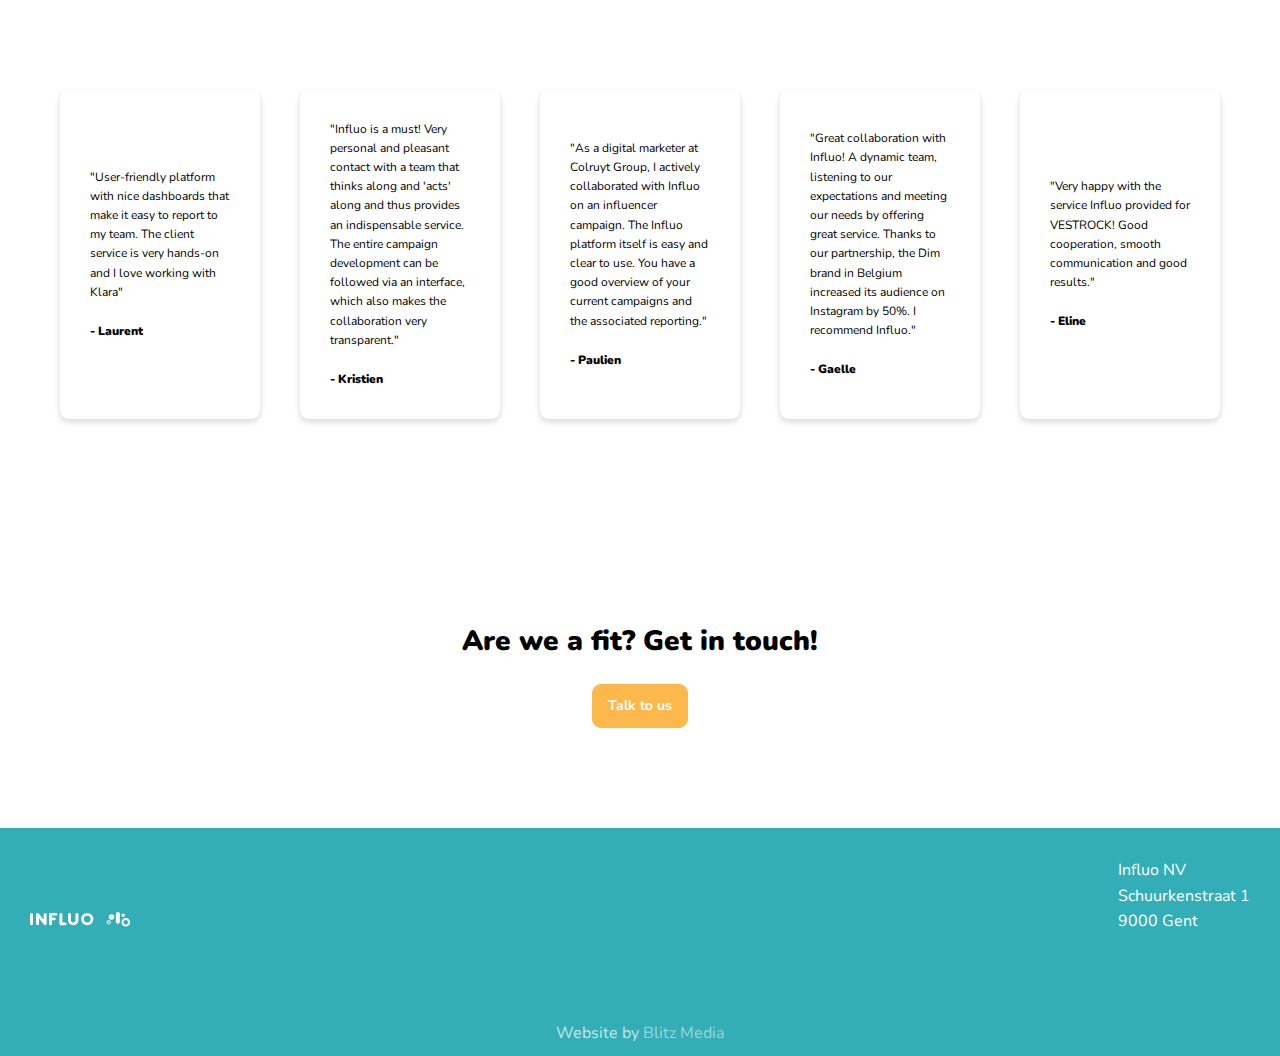
==== commit ea5f7858: "dropdown" ====
--- a/index.html
+++ b/index.html
@@ -206,36 +206,123 @@
             <div class="wrapper-col">
                 <img src="https://influo.blitz-media.io/pages/img/general/image2.png" alt="">
             </div>
-            <div class="wrapper-col">
+            <div class="wrapper-col faq">
                 <div class="item-content">
                     <h3>
                         Before the collaboration
                     </h3>
-                    <p>
-                        No guesswork
-                        <br>
-                        Extensive database
-                    </p>
+                    <div class="wrapper">
+                        <div class="accordion-list">
+                            <div class="accordion-item active">
+                                <div class="accordion-head active">
+                                    <h5>
+                                        No guesswork
+                                    </h5>
+                                    <div class="icon active">
+                                        <i class="fa-solid fa-minus"></i>
+                                    </div>
+                                </div>
+                                <div class="accordion-body active">
+                                    <p>
+                                        We take the guesswork out of investing in influencer marketing because we work in the most sustainable way: we involve the influencer him- or herself.
+                                    </p>
+                                </div>
+                            </div>
+                            <div class="accordion-item">
+                                <div class="accordion-head">
+                                    <h5>
+                                        Extensive database
+                                    </h5>
+                                    <div class="icon">
+                                        <i class="fa-solid fa-plus"></i>
+                                    </div>
+                                </div>
+                                <div class="accordion-body">
+                                    <p>
+                                        With more than 4000 influencers on the platform, we can assure you that every campaign finds enough talent to work with. The influencers are divided geographically, demographically and topic wise. 
+                                    </p>
+                                </div>
+                            </div>
+                        </div>
+                    </div>
                 </div>
                 <div class="item-content">
                     <h3>
                         During the collaboration
                     </h3>
-                    <p>
-                        No guesswork
-                        <br>
-                        Extensive database
-                    </p>
+                    <div class="wrapper">
+                        <div class="accordion-list">
+                            <div class="accordion-item active">
+                                <div class="accordion-head active">
+                                    <h5>
+                                        World class service
+                                    </h5>
+                                    <div class="icon active">
+                                        <i class="fa-solid fa-minus"></i>
+                                    </div>
+                                </div>
+                                <div class="accordion-body active">
+                                    <p>
+                                        We are here with permanent campaign support in providing every client with tips and tricks. There is also the option to ask the Influo service to do anything during the process for you, or the full project from a-z.  
+                                    </p>
+                                </div>
+                            </div>
+                            <div class="accordion-item">
+                                <div class="accordion-head">
+                                    <h5>
+                                        Get rid of spreadsheets 
+                                    </h5>
+                                    <div class="icon">
+                                        <i class="fa-solid fa-plus"></i>
+                                    </div>
+                                </div>
+                                <div class="accordion-body">
+                                    <p>
+                                        Influo automates communicating, paying and searching for influencers through the platform. That way you can use Influo as an Influencer Relationship Management tool, where all the activities are bundled in one place.
+                                    </p>
+                                </div>
+                            </div>
+                        </div>
+                    </div>
                 </div>
                 <div class="item-content">
                     <h3>
                         After the collaboration
                     </h3>
-                    <p>
-                        No guesswork
-                        <br>
-                        Extensive database
-                    </p>
+                    <div class="wrapper">
+                        <div class="accordion-list">
+                            <div class="accordion-item active">
+                                <div class="accordion-head active">
+                                    <h5>
+                                        Automate reporting
+                                    </h5>
+                                    <div class="icon active">
+                                        <i class="fa-solid fa-minus"></i>
+                                    </div>
+                                </div>
+                                <div class="accordion-body active">
+                                    <p>
+                                        All influencers have an API connection with the platform, so from the moment the content is posted, Influo will receive data that shows the performance of the campaign. We also receive all content pieces in high quality, ready to reuse for you own media channels.
+                                    </p>
+                                </div>
+                            </div>
+                            <div class="accordion-item">
+                                <div class="accordion-head">
+                                    <h5>
+                                        Prove ROI
+                                    </h5>
+                                    <div class="icon">
+                                        <i class="fa-solid fa-plus"></i>
+                                    </div>
+                                </div>
+                                <div class="accordion-body">
+                                    <p>
+                                        Our platform measures all the costs of the various deliverables made by the influencers. Influo creates a clear overview of what the cost was per deliverable, per influencer and per project ready to present to management in a spreadsheet/pdf or through a link.
+                                    </p>
+                                </div>
+                            </div>
+                        </div>
+                    </div>
                 </div>
             </div>
         </div>
--- a/css/global.css
+++ b/css/global.css
@@ -343,6 +343,110 @@
 	}
 }
 
+.faq.wrapper {
+    width: 80%;
+}
+
+.faq .accordion-list {
+    display: flex;
+    flex-direction: column;
+    width: 100%;
+    gap: 20px;
+}
+
+.faq .accordion-list .accordion-item {
+    display: flex;
+    flex-direction: column;
+    width: 100%;
+    padding: 30px 20px;
+    border-radius: 12px;
+}
+
+.faq .accordion-list .accordion-item:hover {
+    cursor: pointer;
+}
+
+.faq .accordion-list .accordion-item .accordion-head {
+    display: flex;
+    flex-direction: row;
+    justify-content: space-between;
+    border-bottom: 2px solid var(--black);
+    padding-bottom: 15px;
+}
+
+.faq .accordion-list .accordion-item .accordion-head.active {
+    border-bottom: none;
+    padding-bottom: 0;
+}
+
+.faq .accordion-list .accordion-item .accordion-head h5 {
+    font-size: 20px;
+    font-weight: 700;
+    color: var(--black);
+    opacity: 1;
+    transition: var(--transition);
+}
+
+.faq .accordion-list .accordion-item .accordion-head.active h5 {
+    color: var(--primary);
+    transition: var(--transition);
+}
+
+.faq .accordion-list .accordion-item .accordion-head .icon {
+    transform: translate3d(0px, 0px, 0px) scale3d(1, 1, 1) rotateX(0deg) rotateY(0deg) rotateZ(0deg) skew(0deg, 0deg);
+    transform-style: preserve-3d;
+    display: flex;
+    width: 36px;
+    height: 36px;
+    border-radius: 50%;
+    align-items: center;
+    justify-content: center;
+}
+
+.faq .accordion-list .accordion-item .accordion-head .icon:hover {
+    cursor: pointer;
+}
+
+.faq .accordion-list .accordion-item .accordion-head .icon.active {
+    transform: translate3d(0px, 0px, 0px) scale3d(1, 1, 1) rotateX(0deg) rotateY(0deg) rotateZ(90deg) skew(0deg, 0deg);
+    transform-style: preserve-3d;
+}
+
+.faq .accordion-list .accordion-item .accordion-head .icon .fa-minus {
+    transform: rotate(90deg);
+}
+
+.faq .accordion-list .accordion-item .accordion-body {
+    display: none;
+}
+
+.faq .accordion-list .accordion-item .accordion-body.active {
+    display: block;
+}
+
+.faq .accordion-list .accordion-item .accordion-body p {
+    font-size: 16px;
+    margin-top: 20px;
+    color: var(--black);
+    text-align: left;
+    opacity: 0.5;
+}
+
+.faq a {
+    color: var(--primary);
+    font-weight: 700;
+}
+
+.faq ol {
+    margin-top: 20px;
+    padding-left: 40px;
+}
+
+.faq li {
+    color: var(--black);
+    opacity: 0.5;
+}
+
 @media all and (max-width: 540px) {
     .cookie-banner-wrapper {
         width: 100%;
--- a/home/css/style.css
+++ b/home/css/style.css
@@ -128,16 +128,24 @@
     gap: 60px;
 }
 
+.why.section .why-wrapper .item-content {
+    width: 100%;
+}
+
 .why.section .why-wrapper .item-content h3 {
     text-transform: uppercase;
-    font-size: 22px;
+    font-size: 28px;
     color: var(--primary);
 }
 
-.why.section .why-wrapper .item-content p {
+.why.section .why-wrapper .item-content h5 {
     text-transform: uppercase;
-    font-size: 30px;
+    font-size: 20px;
     font-weight: 700;
+    color: var(--yellow);
+}
+
+.faq .accordion-list .accordion-item .accordion-head.active h5 {
     color: var(--yellow);
 }
 
